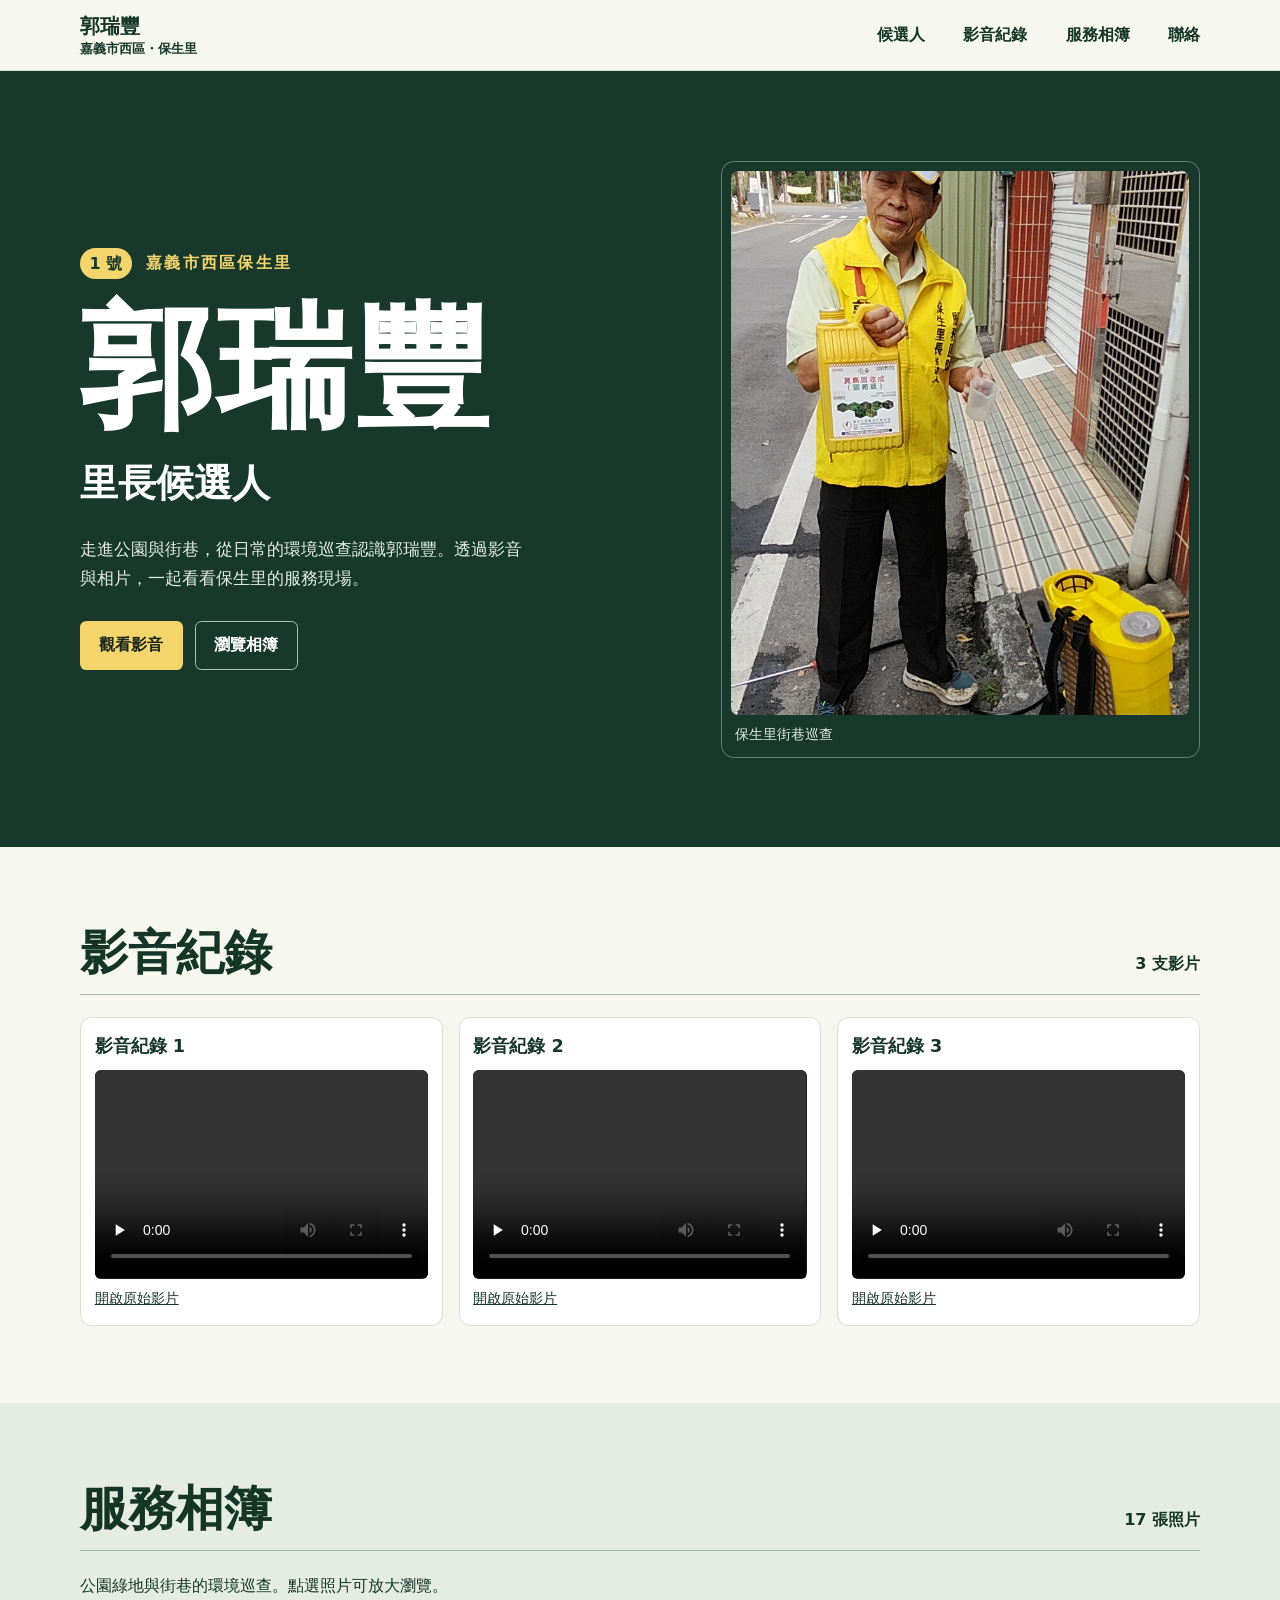
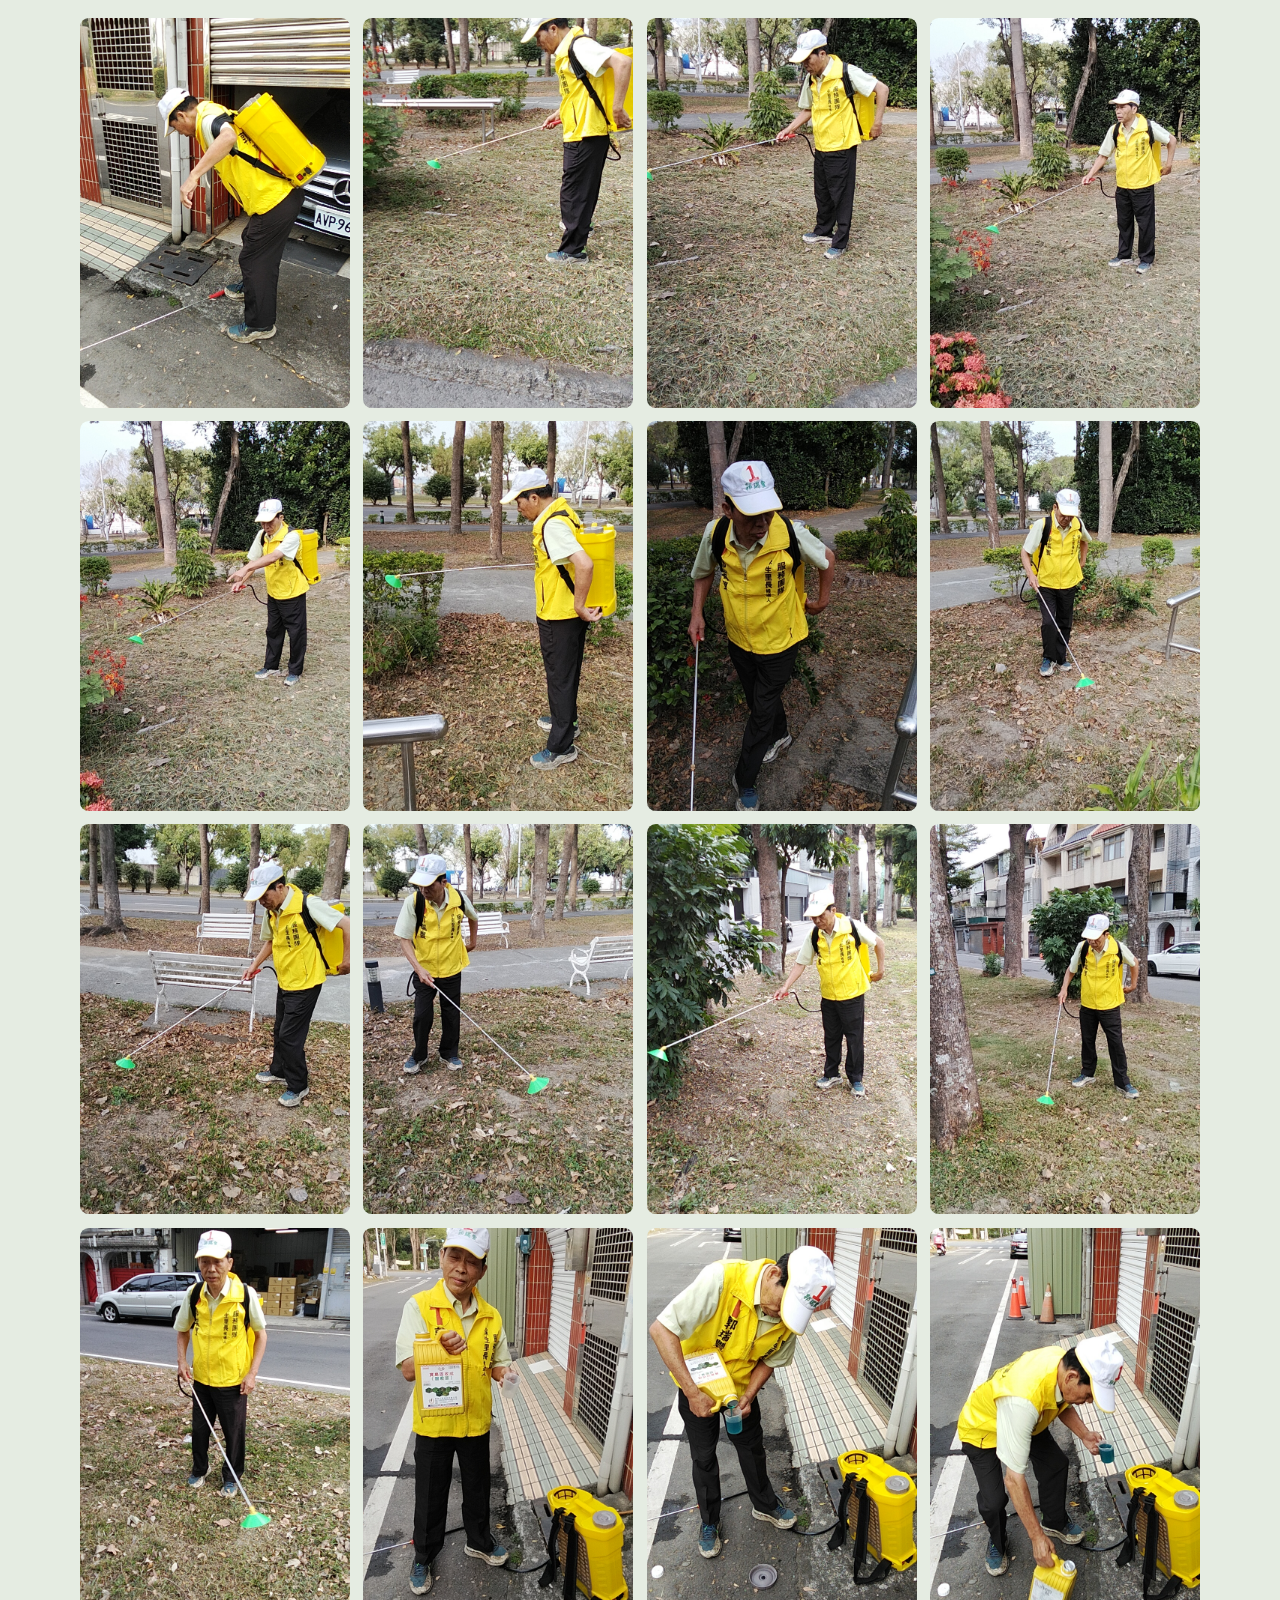
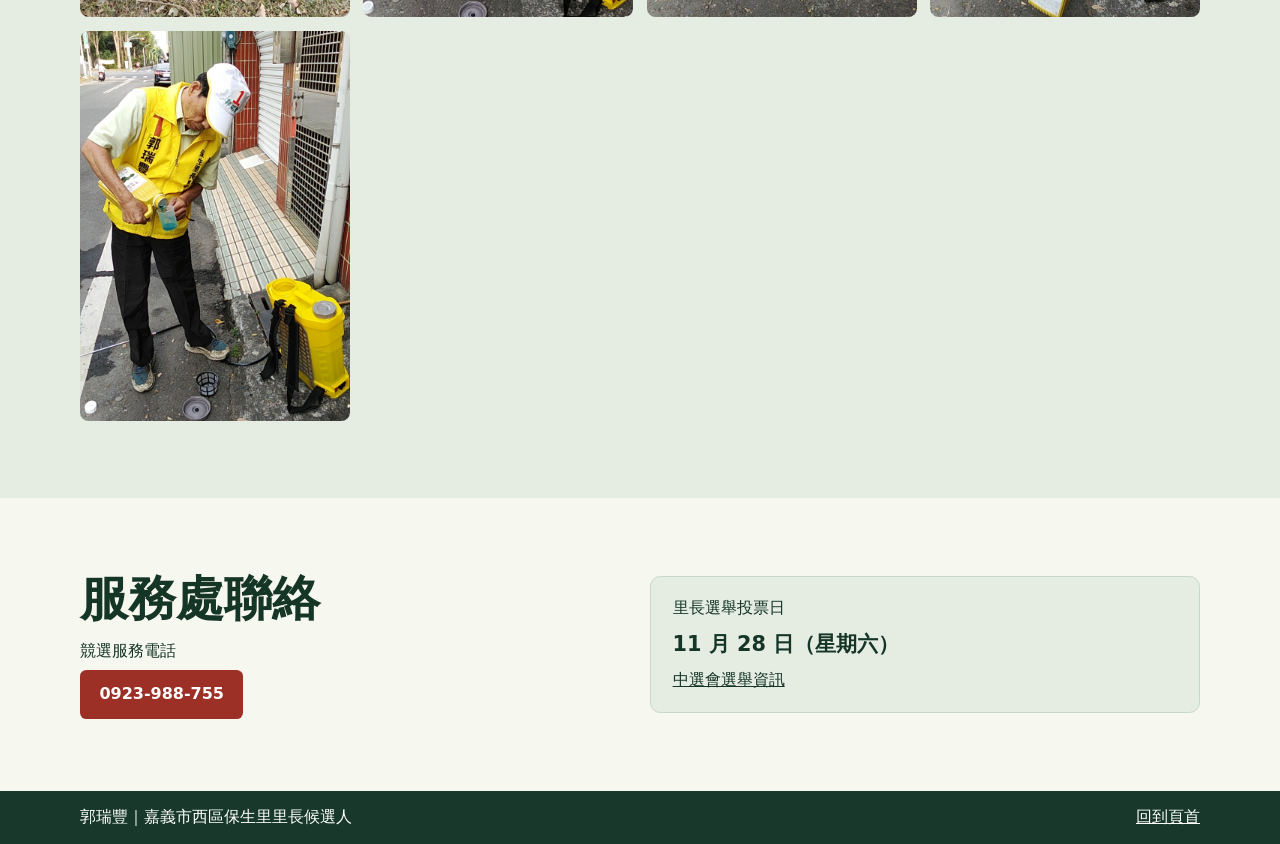
==== kuo-rui-feng/index.html @ 477ea3dc "Add Kuo Rui-feng campaign website and media gallery" ====
<!doctype html>
<html lang="zh-Hant-TW">
<head>
  <meta charset="utf-8">
  <meta name="viewport" content="width=device-width, initial-scale=1">
  <meta name="description" content="嘉義市西區保生里里長候選人郭瑞豐的競選網站。瀏覽影音紀錄與里內環境巡查相簿。">
  <meta name="theme-color" content="#17382b">
  <title>郭瑞豐｜嘉義市西區保生里里長候選人</title>
  <link rel="stylesheet" href="style.css">
  <script src="gallery.js" defer></script>
</head>
<body id="top">
  <a class="skip" href="#main">跳到主要內容</a>
  <header class="masthead">
    <div class="wrap masthead-inner">
      <a class="brand" href="#top">郭瑞豐<span>嘉義市西區・保生里</span></a>
      <nav aria-label="頁面導覽">
        <a href="#about">候選人</a>
        <a href="#video">影音紀錄</a>
        <a href="#photos">服務相簿</a>
        <a href="#contact">聯絡</a>
      </nav>
    </div>
  </header>
  <main id="main">
    <section class="hero" id="about" aria-labelledby="name">
      <div class="wrap hero-inner">
        <div class="hero-copy">
          <p class="location"><span class="number">1 號</span> 嘉義市西區保生里</p>
          <h1 id="name">郭瑞豐</h1>
          <p class="role">里長候選人</p>
          <p class="intro">走進公園與街巷，從日常的環境巡查認識郭瑞豐。透過影音與相片，一起看看保生里的服務現場。</p>
          <div class="actions">
            <a class="button primary" href="#video">觀看影音</a>
            <a class="button secondary" href="#photos">瀏覽相簿</a>
          </div>
        </div>
        <figure class="portrait">
          <img src="media/IMG20261119152226_01.jpg" alt="郭瑞豐身穿黃色背心，站在街巷的環境巡查器材旁" fetchpriority="high">
          <figcaption>保生里街巷巡查</figcaption>
        </figure>
      </div>
    </section>
    <section class="media-section" id="video" aria-labelledby="video-title">
      <div class="wrap">
        <div class="section-heading"><h2 id="video-title">影音紀錄</h2><span>3 支影片</span></div>
        <div class="film-grid">
          <article class="film">
            <h3 id="film-1">影音紀錄 1</h3>
            <video controls playsinline preload="none" aria-labelledby="film-1">
              <source src="media/14d2910d-28ba-43cf-9881-0ba9e5c8c450.mp4" type="video/mp4">
              你的瀏覽器無法播放這段影片。
            </video>
            <a href="media/14d2910d-28ba-43cf-9881-0ba9e5c8c450.mp4">開啟原始影片</a>
          </article>
          <article class="film">
            <h3 id="film-2">影音紀錄 2</h3>
            <video controls playsinline preload="none" aria-labelledby="film-2">
              <source src="media/9efb7493-f7fa-4481-8c8a-a82bd2c24e01.mp4" type="video/mp4">
              你的瀏覽器無法播放這段影片。
            </video>
            <a href="media/9efb7493-f7fa-4481-8c8a-a82bd2c24e01.mp4">開啟原始影片</a>
          </article>
          <article class="film">
            <h3 id="film-3">影音紀錄 3</h3>
            <video controls playsinline preload="none" aria-labelledby="film-3">
              <source src="media/d28e32b9-73ed-4858-a715-8c4c4dae8065.mp4" type="video/mp4">
              你的瀏覽器無法播放這段影片。
            </video>
            <a href="media/d28e32b9-73ed-4858-a715-8c4c4dae8065.mp4">開啟原始影片</a>
          </article>
        </div>
      </div>
    </section>
    <section class="photo-section" id="photos" aria-labelledby="photos-title">
      <div class="wrap">
        <div class="section-heading"><h2 id="photos-title">服務相簿</h2><span>17 張照片</span></div>
        <p class="section-copy">公園綠地與街巷的環境巡查。點選照片可放大瀏覽。</p>
        <div class="photo-grid">
          <a href="media/IMG20261119151725_01.jpg" class="photo"><img src="media/IMG20261119151725_01.jpg" alt="街巷環境巡查，相片 1" loading="lazy" decoding="async"></a>
          <a href="media/IMG20261119151745_01.jpg" class="photo"><img src="media/IMG20261119151745_01.jpg" alt="公園環境巡查，相片 2" loading="lazy" decoding="async"></a>
          <a href="media/IMG20261119151748_01.jpg" class="photo"><img src="media/IMG20261119151748_01.jpg" alt="公園環境巡查，相片 3" loading="lazy" decoding="async"></a>
          <a href="media/IMG20261119151756_01.jpg" class="photo"><img src="media/IMG20261119151756_01.jpg" alt="公園環境巡查，相片 4" loading="lazy" decoding="async"></a>
          <a href="media/IMG20261119151758_01.jpg" class="photo"><img src="media/IMG20261119151758_01.jpg" alt="公園環境巡查，相片 5" loading="lazy" decoding="async"></a>
          <a href="media/IMG20261119151813_01.jpg" class="photo"><img src="media/IMG20261119151813_01.jpg" alt="公園環境巡查，相片 6" loading="lazy" decoding="async"></a>
          <a href="media/IMG20261119151821_01.jpg" class="photo"><img src="media/IMG20261119151821_01.jpg" alt="公園環境巡查，相片 7" loading="lazy" decoding="async"></a>
          <a href="media/IMG20261119151840.jpg" class="photo"><img src="media/IMG20261119151840.jpg" alt="公園環境巡查，相片 8" loading="lazy" decoding="async"></a>
          <a href="media/IMG20261119151850.jpg" class="photo"><img src="media/IMG20261119151850.jpg" alt="公園環境巡查，相片 9" loading="lazy" decoding="async"></a>
          <a href="media/IMG20261119151901_01.jpg" class="photo"><img src="media/IMG20261119151901_01.jpg" alt="公園環境巡查，相片 10" loading="lazy" decoding="async"></a>
          <a href="media/IMG20261119151928_01.jpg" class="photo"><img src="media/IMG20261119151928_01.jpg" alt="公園環境巡查，相片 11" loading="lazy" decoding="async"></a>
          <a href="media/IMG20261119152000_01.jpg" class="photo"><img src="media/IMG20261119152000_01.jpg" alt="公園環境巡查，相片 12" loading="lazy" decoding="async"></a>
          <a href="media/IMG20261119152040_01.jpg" class="photo"><img src="media/IMG20261119152040_01.jpg" alt="公園環境巡查，相片 13" loading="lazy" decoding="async"></a>
          <a href="media/IMG20261119152226_01.jpg" class="photo"><img src="media/IMG20261119152226_01.jpg" alt="街巷環境巡查，相片 14" loading="lazy" decoding="async"></a>
          <a href="media/IMG20261119152242_01.jpg" class="photo"><img src="media/IMG20261119152242_01.jpg" alt="街巷環境巡查，相片 15" loading="lazy" decoding="async"></a>
          <a href="media/IMG20261119152247_01.jpg" class="photo"><img src="media/IMG20261119152247_01.jpg" alt="街巷環境巡查，相片 16" loading="lazy" decoding="async"></a>
          <a href="media/IMG20261119152259_01.jpg" class="photo"><img src="media/IMG20261119152259_01.jpg" alt="街巷環境巡查，相片 17" loading="lazy" decoding="async"></a>
        </div>
      </div>
    </section>
    <section class="contact-section" id="contact" aria-labelledby="contact-title">
      <div class="wrap contact-inner">
        <div>
          <h2 id="contact-title">服務處聯絡</h2>
          <p>競選服務電話</p>
          <a class="button phone" href="tel:+886923988755">0923-988-755</a>
        </div>
        <div class="vote">
          <p>里長選舉投票日</p>
          <strong><time datetime="2026-11-28">11 月 28 日（星期六）</time></strong>
          <a href="https://info.cec.gov.tw/vote2026/">中選會選舉資訊</a>
        </div>
      </div>
    </section>
  </main>
  <footer><div class="wrap footer-inner"><p>郭瑞豐｜嘉義市西區保生里里長候選人</p><a href="#top">回到頁首</a></div></footer>
  <dialog id="viewer" aria-labelledby="caption">
    <div class="viewer-bar"><p id="caption"></p><button type="button" id="close-viewer">關閉</button></div>
    <img id="large-photo" alt="">
    <div class="viewer-nav"><button type="button" id="previous">上一張</button><span id="photo-count" aria-live="polite"></span><button type="button" id="next">下一張</button></div>
  </dialog>
</body>
</html>
---- kuo-rui-feng/style.css ----
:root {
  color-scheme: light;
  --ink: #153527;
  --forest: #17382b;
  --paper: #f6f7ee;
  --gold: #f4d56c;
  --line: #d8e0d4;
  font-family: "Noto Sans TC", "Microsoft JhengHei", system-ui, sans-serif;
}
* { box-sizing: border-box; }
body { margin: 0; color: var(--ink); background: var(--paper); line-height: 1.65; }
a { color: inherit; }
button, a { -webkit-tap-highlight-color: transparent; }
:focus-visible { outline: 3px solid #b15b19; outline-offset: 4px; }
section { scroll-margin-top: 6rem; }
.wrap { width: min(1120px, calc(100% - 3rem)); margin-inline: auto; }
.skip { position: fixed; top: 1rem; left: 1rem; padding: .6rem 1rem; background: white; z-index: 4; transform: translateY(-180%); }
.skip:focus { transform: none; }
.masthead { position: sticky; top: 0; z-index: 2; background: var(--paper); border-bottom: 1px solid var(--line); }
.masthead-inner, .footer-inner { display: flex; align-items: center; justify-content: space-between; gap: 1.2rem; padding-block: .85rem; }
.brand { font-weight: 850; font-size: 1.25rem; line-height: 1.2; text-decoration: none; }
.brand span { display: block; margin-top: .2rem; font-size: .82rem; font-weight: 600; }
nav { display: flex; gap: clamp(.8rem, 3vw, 2.5rem); align-items: center; }
nav a { text-decoration: none; font-weight: 700; white-space: nowrap; }
nav a:hover { text-decoration: underline; }
.hero { color: white; background: var(--forest); }
.hero-inner { display: grid; grid-template-columns: 1.07fr .93fr; align-items: center; gap: clamp(2rem, 7vw, 6rem); padding-block: clamp(2.8rem, 7vw, 6rem); }
.location { color: var(--gold); font-weight: 800; letter-spacing: .14em; margin: 0 0 1rem; }
h1 { font-size: clamp(4.4rem, 11vw, 8.4rem); letter-spacing: .025em; margin: 0; line-height: 1.08; font-weight: 900; }
.role { font-size: clamp(1.45rem, 4vw, 2.4rem); font-weight: 800; margin: .65rem 0 1.3rem; }
.intro { color: #e4ede4; max-width: 28rem; font-size: 1.08rem; margin: 0; }
.actions { display: flex; flex-wrap: wrap; gap: .75rem; margin-top: 1.8rem; }
.button { display: inline-flex; padding: .65rem 1.15rem; align-items: center; border-radius: .4rem; font-weight: 800; text-decoration: none; border: 1px solid transparent; }
.primary { background: var(--gold); color: #18261c; }
.secondary { border-color: #abc1b1; }
.button:hover { text-decoration: underline; }
.portrait { margin: 0; padding: .6rem; border: 1px solid #648170; border-radius: .8rem; }
.portrait img { width: 100%; height: clamp(24rem, 44vw, 34rem); display: block; object-fit: cover; object-position: center 43%; border-radius: .45rem; }
.portrait figcaption { color: #e4ede4; padding: .5rem .25rem 0; font-size: .9rem; }
.media-section, .photo-section { padding-block: clamp(2.5rem, 6vw, 5rem); }
.photo-section { background: #e5ece2; }
.section-heading { display: flex; justify-content: space-between; align-items: baseline; gap: .75rem; border-bottom: 1px solid #a4b5a6; padding-bottom: .75rem; margin-bottom: 1.4rem; }
h2 { margin: 0; font-size: clamp(1.9rem, 5vw, 3rem); line-height: 1.2; }
.section-heading span { font-weight: 700; white-space: nowrap; }
.section-copy { margin: 0 0 1.15rem; }
.film-grid { display: grid; grid-template-columns: repeat(3, 1fr); gap: 1rem; }
.film { padding: .85rem; background: white; border: 1px solid var(--line); border-radius: .7rem; min-width: 0; }
.film h3 { margin: 0 0 .6rem; font-size: 1.1rem; }
.film video { display: block; width: 100%; aspect-ratio: 16 / 10; background: #10231b; border-radius: .4rem; }
.film a { display: inline-block; margin-top: .55rem; font-size: .9rem; }
.photo-grid { display: grid; grid-template-columns: repeat(4, minmax(0, 1fr)); gap: .85rem; }
.photo { display: block; aspect-ratio: 9 / 13; border-radius: .55rem; overflow: hidden; background: #cbd8cb; }
.photo img { display: block; width: 100%; height: 100%; object-fit: cover; }
.photo:hover img { filter: brightness(1.09); }
footer { background: var(--forest); color: white; }
.footer-inner p { margin: 0; }
.footer-inner a { white-space: nowrap; }
dialog { width: min(96%, 56rem); max-height: 96dvh; border: 1px solid #638070; border-radius: .75rem; color: white; background: #162b21; padding: .8rem; }
dialog::backdrop { background: #09140ee0; }
#large-photo { display: block; width: 100%; height: min(72dvh, 49rem); object-fit: contain; }
.viewer-bar, .viewer-nav { display: flex; justify-content: space-between; align-items: center; gap: .6rem; padding: .3rem; }
.viewer-bar p { margin: 0; }
dialog button { cursor: pointer; font: inherit; color: #17271f; background: var(--gold); border: 0; padding: .32rem .75rem; border-radius: .35rem; white-space: nowrap; }
@media (max-width: 760px) {
  .hero-inner { gap: 1.5rem; }
  .film-grid { grid-template-columns: 1fr; }
  .film video { aspect-ratio: 16 / 9; }
  .photo-grid { grid-template-columns: repeat(3, minmax(0, 1fr)); }
}
@media (max-width: 560px) {
  .wrap { width: calc(100% - 1.6rem); }
  .masthead-inner { align-items: flex-start; flex-direction: column; gap: .55rem; }
  .masthead-inner nav { width: 100%; justify-content: space-between; }
  .hero-inner { grid-template-columns: 1fr; }
  .portrait img { height: clamp(22rem, 110vw, 32rem); }
  .photo-grid { grid-template-columns: repeat(2, minmax(0, 1fr)); }
}
.number { display: inline-block; margin-right: .4rem; padding: .15rem .6rem; border-radius: 2rem; color: var(--forest); background: var(--gold); letter-spacing: 0; }
.contact-section { padding-block: clamp(2.5rem, 6vw, 4.5rem); }
.contact-inner { display: grid; grid-template-columns: repeat(auto-fit, minmax(min(100%, 17rem), 1fr)); align-items: center; gap: 1.25rem; }
.contact-inner p { margin: .65rem 0 .35rem; }
.phone { color: white; background: #9c3026; font-variant-numeric: tabular-nums; }
.vote { background: #e5ece2; border: 1px solid #c7d7c8; border-radius: .65rem; padding: 1.15rem 1.35rem; }
.vote p { margin-top: 0; }
.vote strong { display: block; font-size: 1.3rem; margin-bottom: .35rem; }
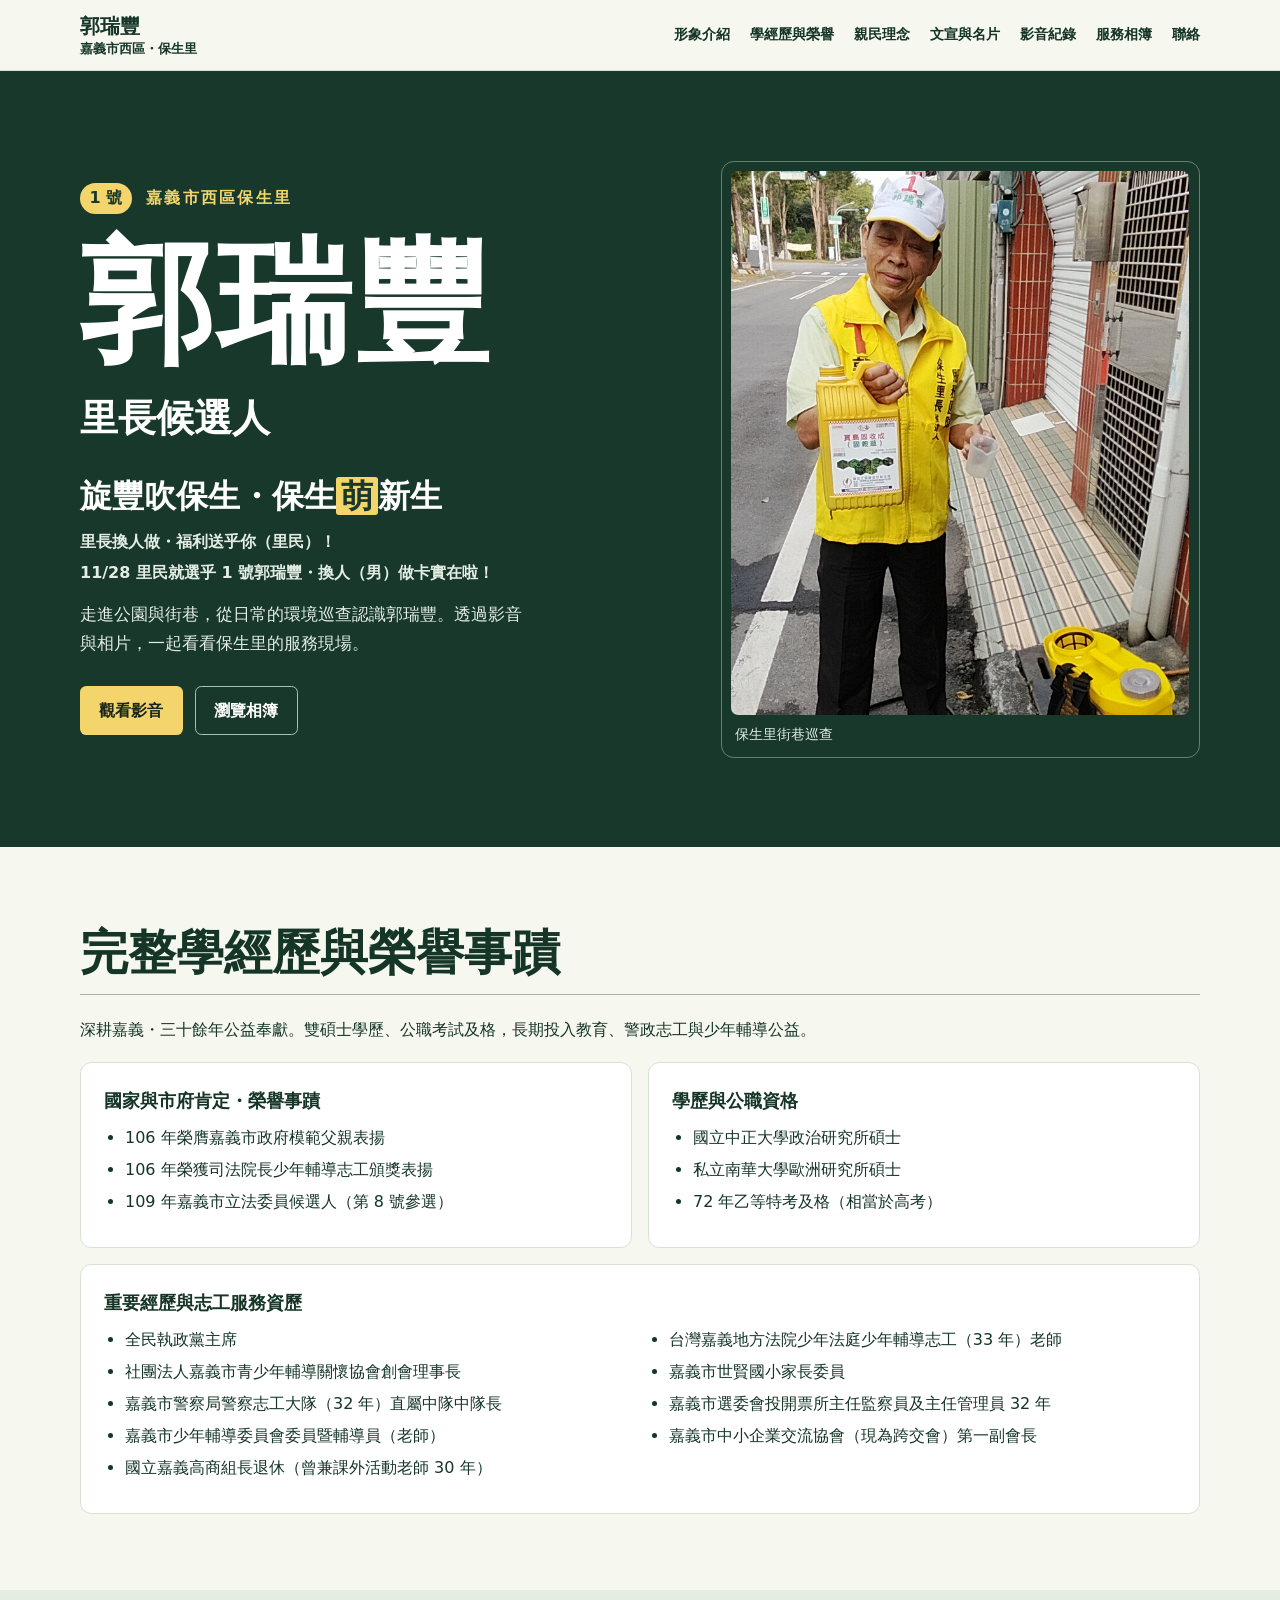
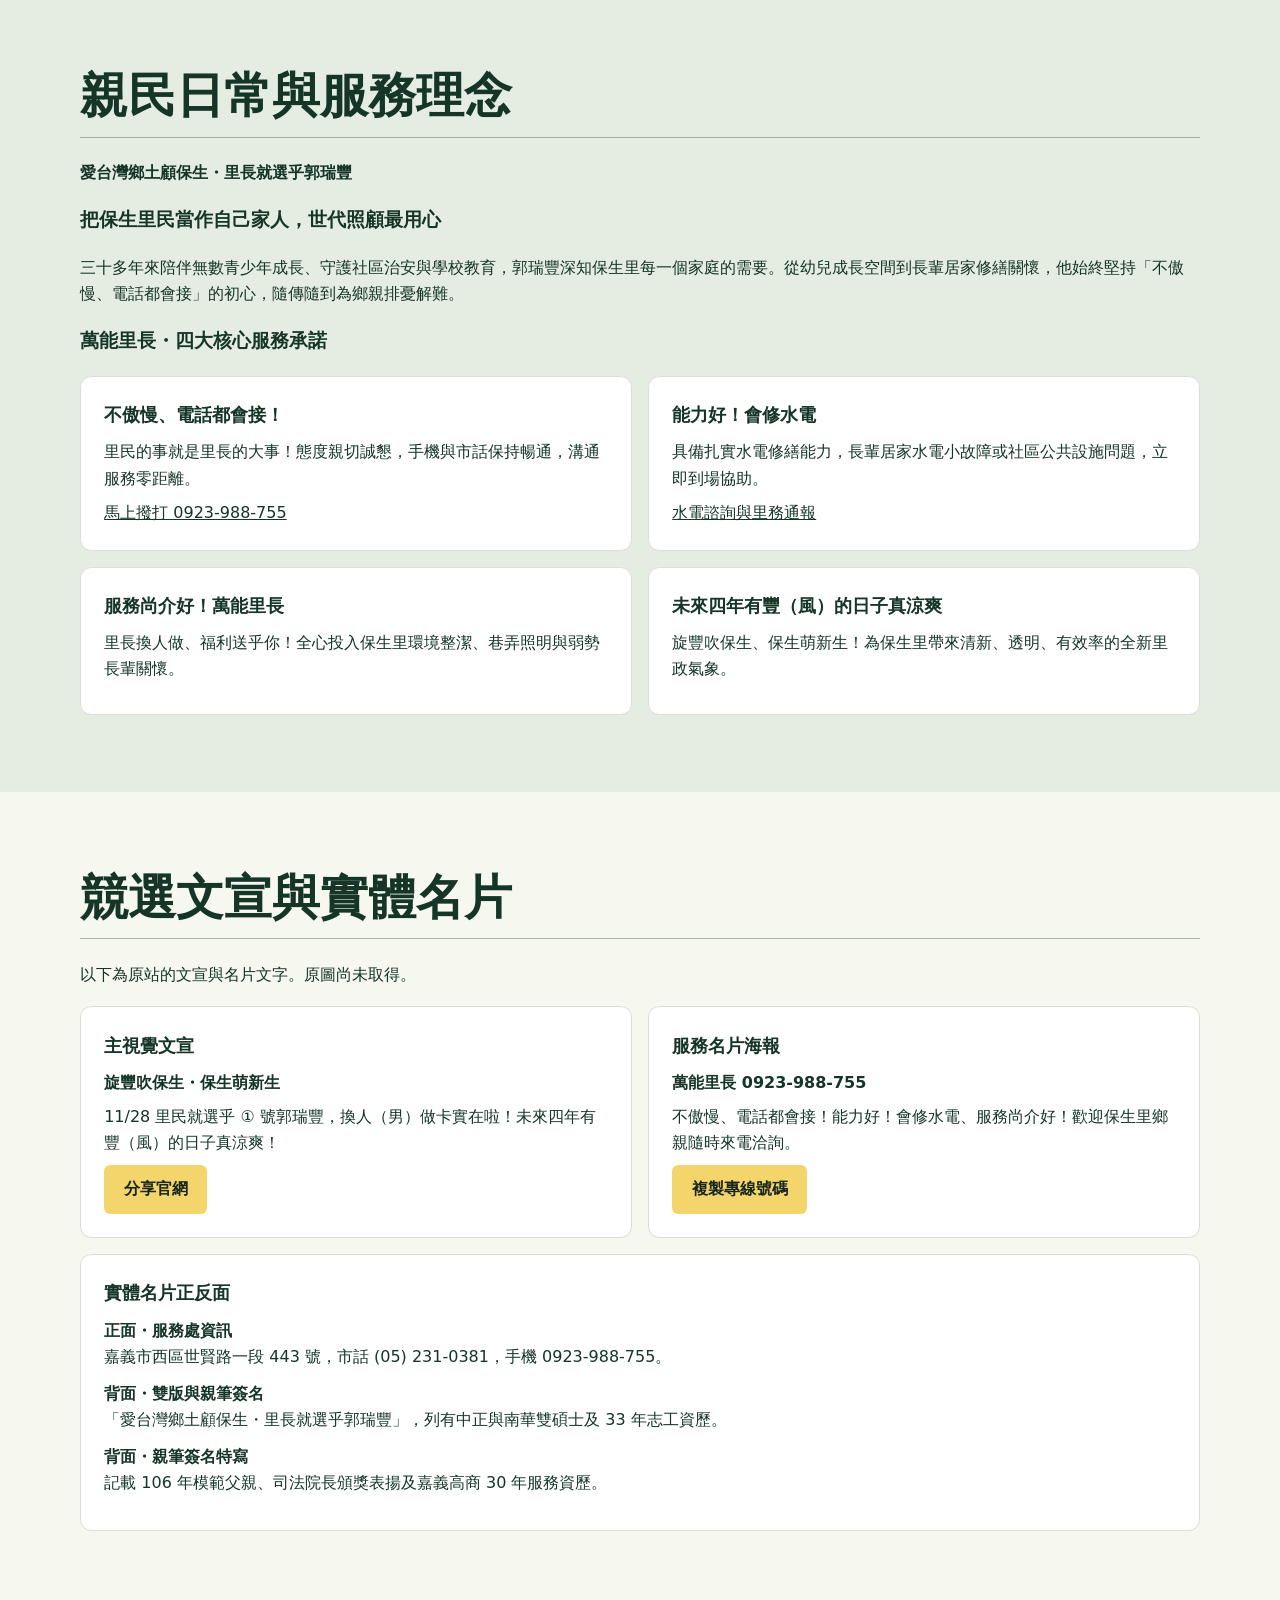
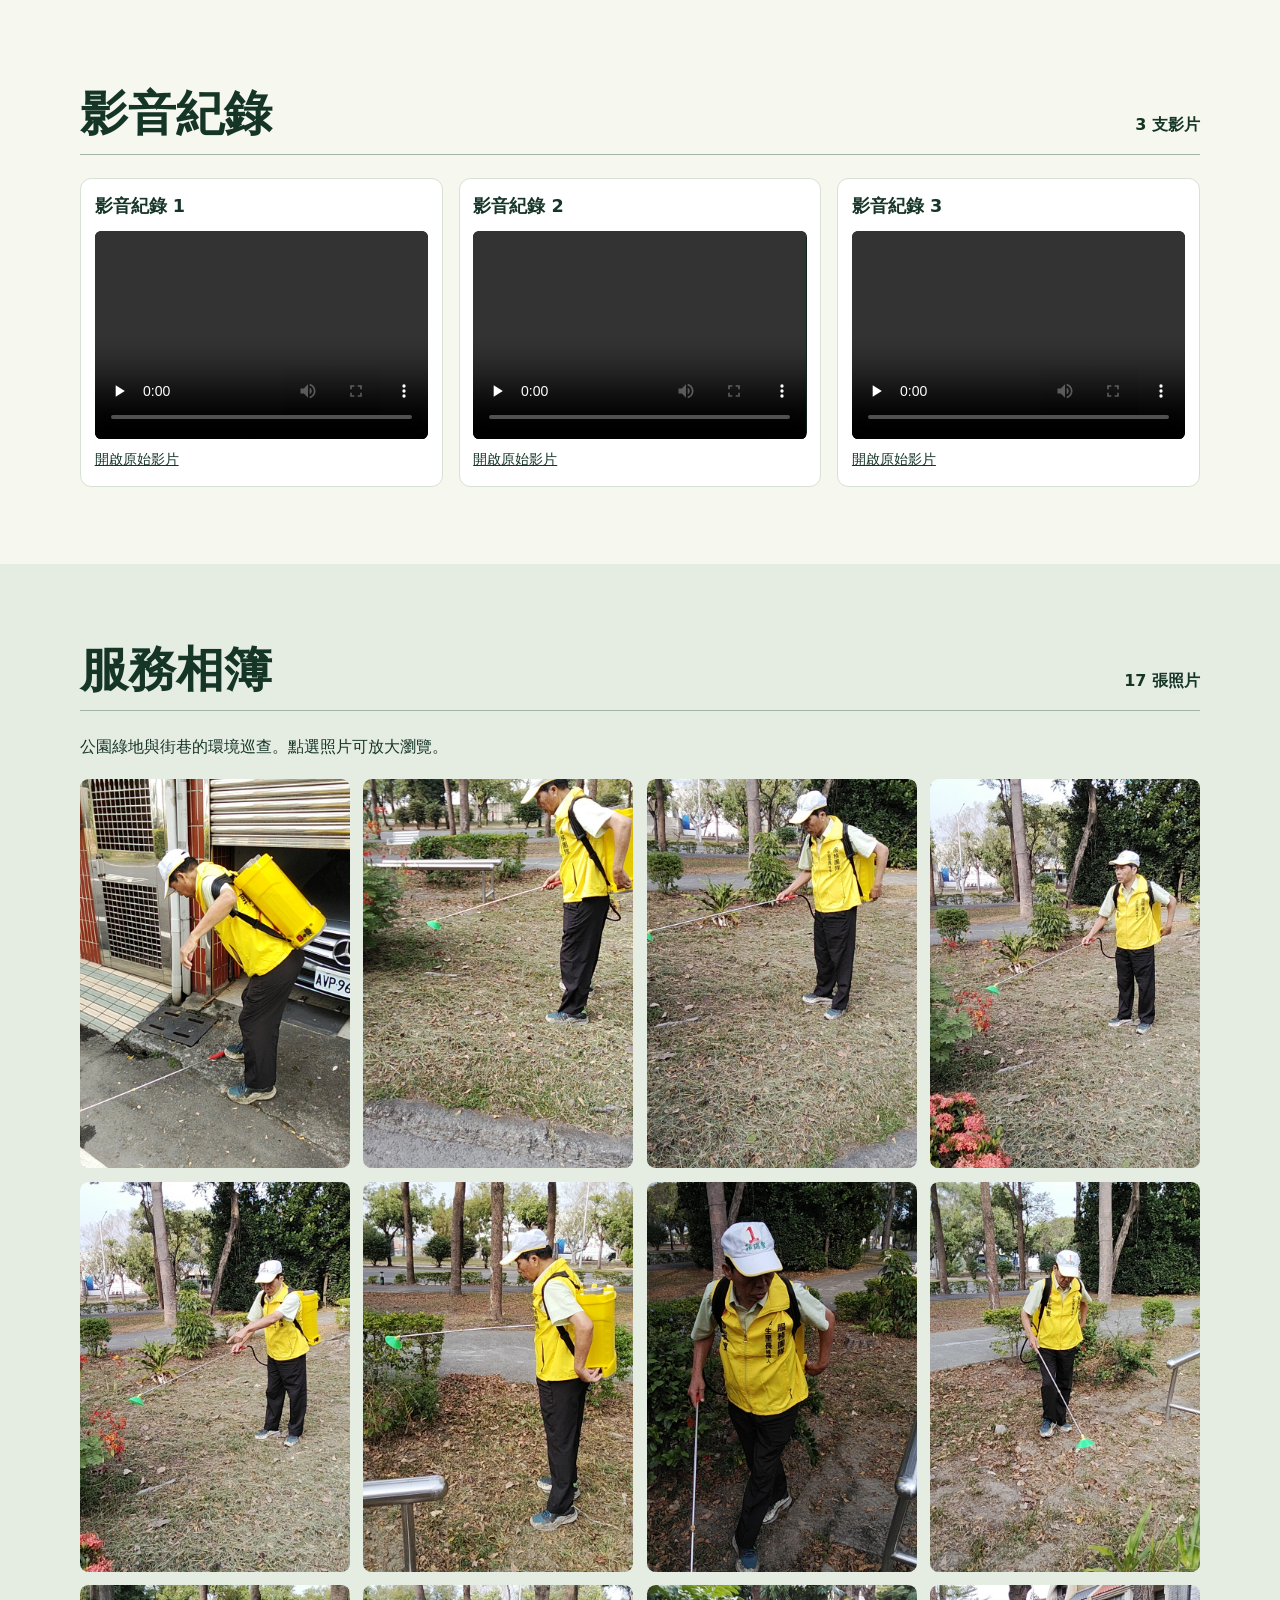
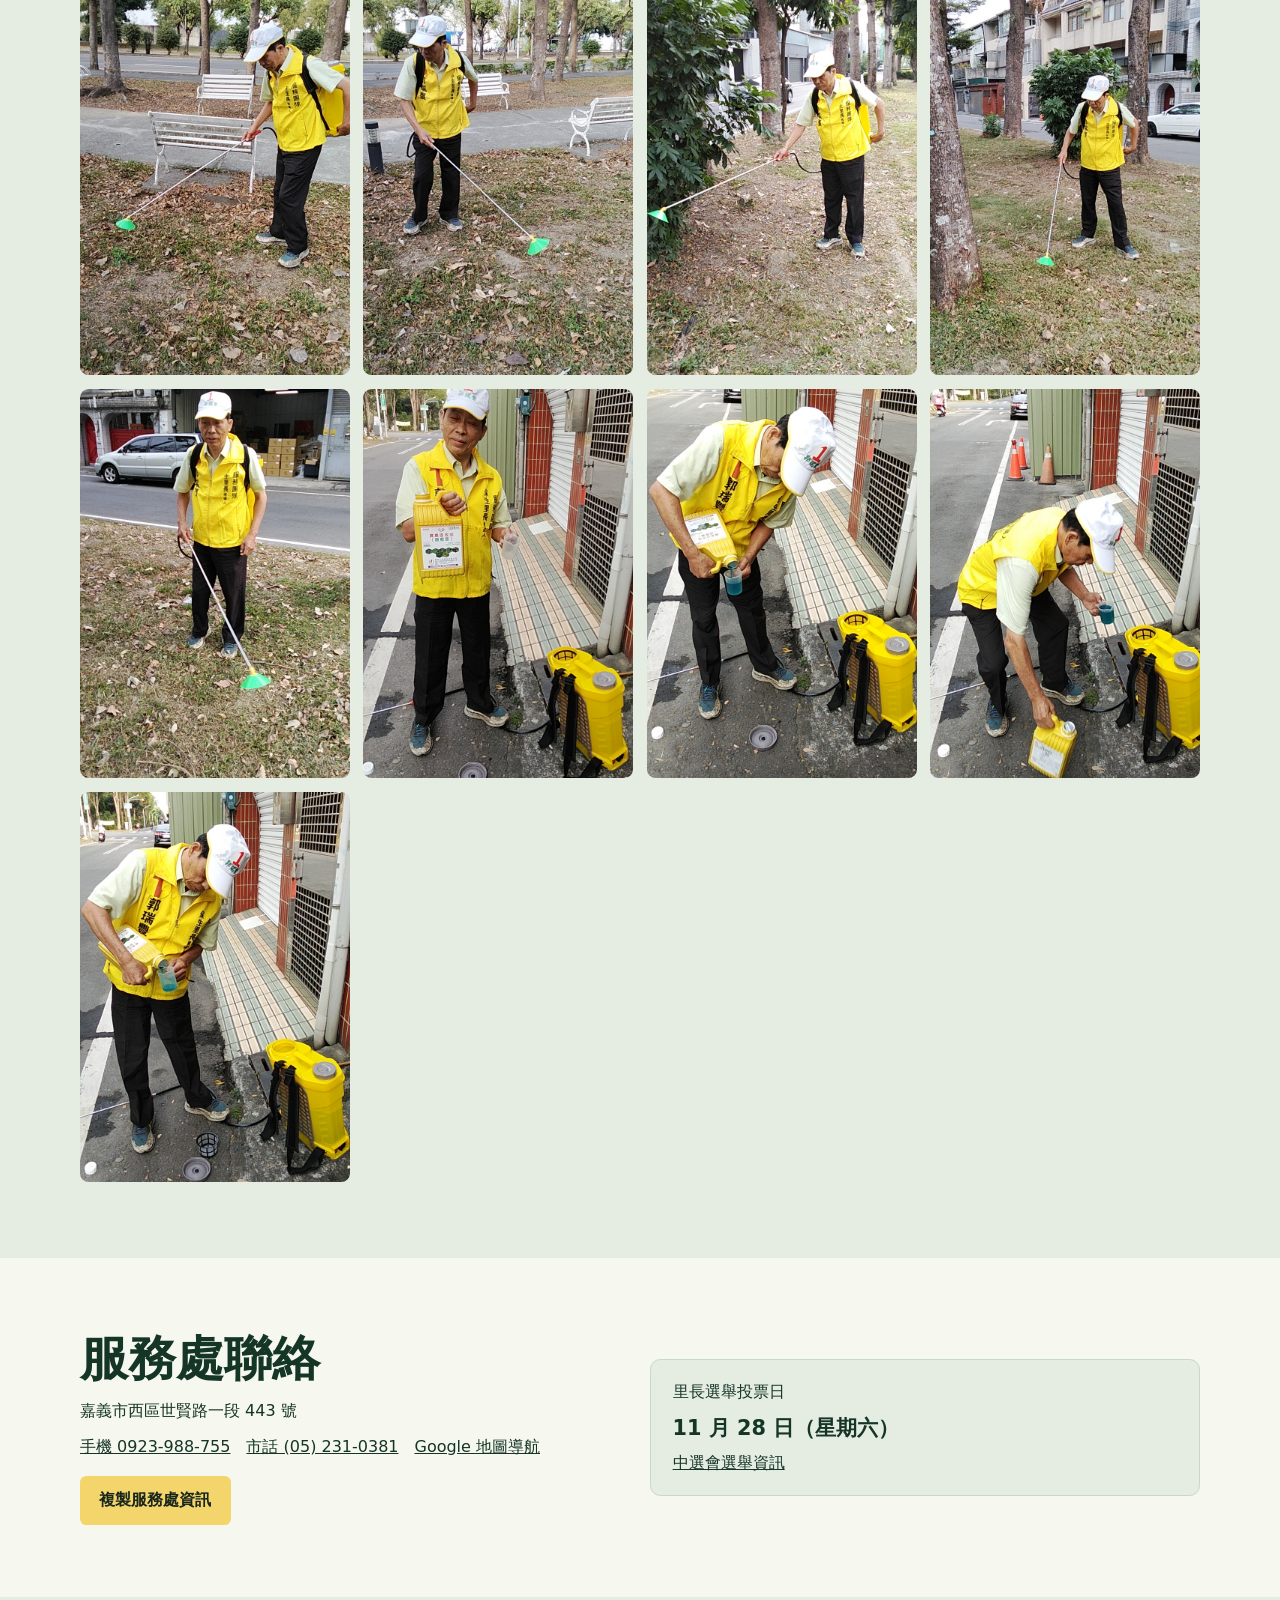
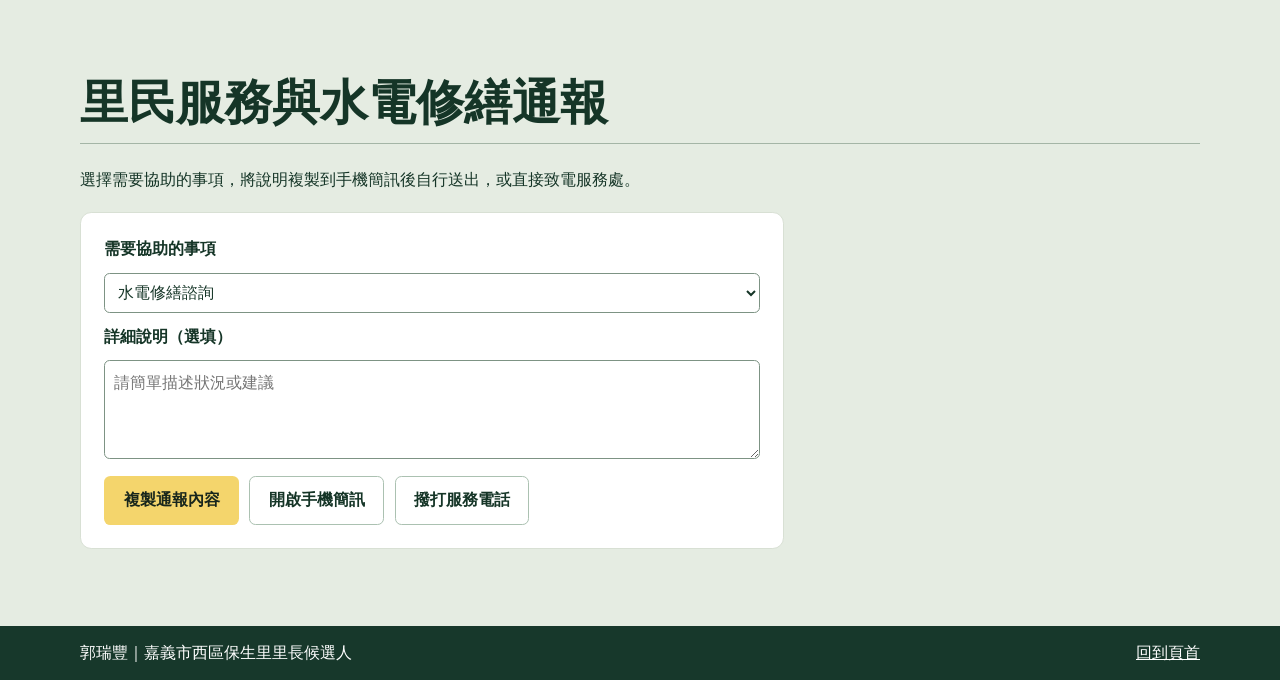
==== commit 3ecef3c7: "Integrate original Gemini Canvas campaign content" ====
--- a/kuo-rui-feng/index.html
+++ b/kuo-rui-feng/index.html
@@ -5,7 +5,7 @@
   <meta name="viewport" content="width=device-width, initial-scale=1">
   <meta name="description" content="嘉義市西區保生里里長候選人郭瑞豐的競選網站。瀏覽影音紀錄與里內環境巡查相簿。">
   <meta name="theme-color" content="#17382b">
-  <title>郭瑞豐｜嘉義市西區保生里里長候選人</title>
+  <title>郭瑞豐 1 號｜嘉義市西區保生里里長候選人</title>
   <link rel="stylesheet" href="style.css">
   <script src="gallery.js" defer></script>
 </head>
@@ -15,7 +15,10 @@
     <div class="wrap masthead-inner">
       <a class="brand" href="#top">郭瑞豐<span>嘉義市西區・保生里</span></a>
       <nav aria-label="頁面導覽">
-        <a href="#about">候選人</a>
+        <a href="#about">形象介紹</a>
+        <a href="#credentials">學經歷與榮譽</a>
+        <a href="#promises">親民理念</a>
+        <a href="#campaign-materials">文宣與名片</a>
         <a href="#video">影音紀錄</a>
         <a href="#photos">服務相簿</a>
         <a href="#contact">聯絡</a>
@@ -29,6 +32,9 @@
           <p class="location"><span class="number">1 號</span> 嘉義市西區保生里</p>
           <h1 id="name">郭瑞豐</h1>
           <p class="role">里長候選人</p>
+          <p class="slogan">旋豐吹保生・保生<mark>萌</mark>新生</p>
+          <p class="campaign-line">里長換人做・福利送乎你（里民）！</p>
+          <p class="campaign-line">11/28 里民就選乎 1 號郭瑞豐・換人（男）做卡實在啦！</p>
           <p class="intro">走進公園與街巷，從日常的環境巡查認識郭瑞豐。透過影音與相片，一起看看保生里的服務現場。</p>
           <div class="actions">
             <a class="button primary" href="#video">觀看影音</a>
@@ -39,6 +45,77 @@
           <img src="media/IMG20261119152226_01.jpg" alt="郭瑞豐身穿黃色背心，站在街巷的環境巡查器材旁" fetchpriority="high">
           <figcaption>保生里街巷巡查</figcaption>
         </figure>
+      </div>
+    </section>
+    <section class="media-section" id="credentials" aria-labelledby="credentials-title">
+      <div class="wrap">
+        <div class="section-heading"><h2 id="credentials-title">完整學經歷與榮譽事蹟</h2></div>
+        <p class="section-copy">深耕嘉義・三十餘年公益奉獻。雙碩士學歷、公職考試及格，長期投入教育、警政志工與少年輔導公益。</p>
+        <div class="content-grid">
+          <article class="content-card">
+            <h3>國家與市府肯定・榮譽事蹟</h3>
+            <ul>
+              <li>106 年榮膺嘉義市政府模範父親表揚</li>
+              <li>106 年榮獲司法院長少年輔導志工頒獎表揚</li>
+              <li>109 年嘉義市立法委員候選人（第 8 號參選）</li>
+            </ul>
+          </article>
+          <article class="content-card">
+            <h3>學歷與公職資格</h3>
+            <ul>
+              <li>國立中正大學政治研究所碩士</li>
+              <li>私立南華大學歐洲研究所碩士</li>
+              <li>72 年乙等特考及格（相當於高考）</li>
+            </ul>
+          </article>
+          <article class="content-card wide">
+            <h3>重要經歷與志工服務資歷</h3>
+            <ul class="experience">
+              <li>全民執政黨主席</li>
+              <li>社團法人嘉義市青少年輔導關懷協會創會理事長</li>
+              <li>嘉義市警察局警察志工大隊（32 年）直屬中隊中隊長</li>
+              <li>嘉義市少年輔導委員會委員暨輔導員（老師）</li>
+              <li>國立嘉義高商組長退休（曾兼課外活動老師 30 年）</li>
+              <li>台灣嘉義地方法院少年法庭少年輔導志工（33 年）老師</li>
+              <li>嘉義市世賢國小家長委員</li>
+              <li>嘉義市選委會投開票所主任監察員及主任管理員 32 年</li>
+              <li>嘉義市中小企業交流協會（現為跨交會）第一副會長</li>
+            </ul>
+          </article>
+        </div>
+      </div>
+    </section>
+    <section class="photo-section" id="promises" aria-labelledby="promises-title">
+      <div class="wrap">
+        <div class="section-heading"><h2 id="promises-title">親民日常與服務理念</h2></div>
+        <p class="section-copy"><strong>愛台灣鄉土顧保生・里長就選乎郭瑞豐</strong></p>
+        <h3>把保生里民當作自己家人，世代照顧最用心</h3>
+        <p class="section-copy">三十多年來陪伴無數青少年成長、守護社區治安與學校教育，郭瑞豐深知保生里每一個家庭的需要。從幼兒成長空間到長輩居家修繕關懷，他始終堅持「不傲慢、電話都會接」的初心，隨傳隨到為鄉親排憂解難。</p>
+        <h3>萬能里長・四大核心服務承諾</h3>
+        <div class="content-grid">
+          <article class="content-card"><h4>不傲慢、電話都會接！</h4><p>里民的事就是里長的大事！態度親切誠懇，手機與市話保持暢通，溝通服務零距離。</p><a href="tel:+886923988755">馬上撥打 0923-988-755</a></article>
+          <article class="content-card"><h4>能力好！會修水電</h4><p>具備扎實水電修繕能力，長輩居家水電小故障或社區公共設施問題，立即到場協助。</p><a href="#report">水電諮詢與里務通報</a></article>
+          <article class="content-card"><h4>服務尚介好！萬能里長</h4><p>里長換人做、福利送乎你！全心投入保生里環境整潔、巷弄照明與弱勢長輩關懷。</p></article>
+          <article class="content-card"><h4>未來四年有豐（風）的日子真涼爽</h4><p>旋豐吹保生、保生萌新生！為保生里帶來清新、透明、有效率的全新里政氣象。</p></article>
+        </div>
+      </div>
+    </section>
+    <section class="media-section" id="campaign-materials" aria-labelledby="materials-title">
+      <div class="wrap">
+        <div class="section-heading"><h2 id="materials-title">競選文宣與實體名片</h2></div>
+        <p class="section-copy">以下為原站的文宣與名片文字。原圖尚未取得。</p>
+        <div class="content-grid">
+          <article class="content-card"><h3>主視覺文宣</h3><p><strong>旋豐吹保生・保生萌新生</strong></p><p>11/28 里民就選乎 ① 號郭瑞豐，換人（男）做卡實在啦！未來四年有豐（風）的日子真涼爽！</p><button type="button" class="button primary" id="share-campaign">分享官網</button></article>
+          <article class="content-card"><h3>服務名片海報</h3><p><strong>萬能里長 0923-988-755</strong></p><p>不傲慢、電話都會接！能力好！會修水電、服務尚介好！歡迎保生里鄉親隨時來電洽詢。</p><button type="button" class="button primary" data-copy="0923-988-755">複製專線號碼</button></article>
+          <article class="content-card wide">
+            <h3>實體名片正反面</h3>
+            <dl class="card-details">
+              <dt>正面・服務處資訊</dt><dd>嘉義市西區世賢路一段 443 號，市話 (05) 231-0381，手機 0923-988-755。</dd>
+              <dt>背面・雙版與親筆簽名</dt><dd>「愛台灣鄉土顧保生・里長就選乎郭瑞豐」，列有中正與南華雙碩士及 33 年志工資歷。</dd>
+              <dt>背面・親筆簽名特寫</dt><dd>記載 106 年模範父親、司法院長頒獎表揚及嘉義高商 30 年服務資歷。</dd>
+            </dl>
+          </article>
+        </div>
       </div>
     </section>
     <section class="media-section" id="video" aria-labelledby="video-title">
@@ -101,8 +178,13 @@
       <div class="wrap contact-inner">
         <div>
           <h2 id="contact-title">服務處聯絡</h2>
-          <p>競選服務電話</p>
-          <a class="button phone" href="tel:+886923988755">0923-988-755</a>
+          <address>嘉義市西區世賢路一段 443 號</address>
+          <div class="contact-links">
+            <a href="tel:+886923988755">手機 0923-988-755</a>
+            <a href="tel:+88652310381">市話 (05) 231-0381</a>
+            <a href="https://www.google.com/maps/search/?api=1&amp;query=嘉義市西區世賢路一段443號">Google 地圖導航</a>
+          </div>
+          <button type="button" class="button primary" data-copy="郭瑞豐服務處｜嘉義市西區世賢路一段 443 號｜手機 0923-988-755｜市話 (05) 231-0381">複製服務處資訊</button>
         </div>
         <div class="vote">
           <p>里長選舉投票日</p>
@@ -111,7 +193,30 @@
         </div>
       </div>
     </section>
+    <section class="photo-section" id="report" aria-labelledby="report-title">
+      <div class="wrap">
+        <div class="section-heading"><h2 id="report-title">里民服務與水電修繕通報</h2></div>
+        <p class="section-copy">選擇需要協助的事項，將說明複製到手機簡訊後自行送出，或直接致電服務處。</p>
+        <form class="content-card report-form" id="service-report">
+          <label for="service-type">需要協助的事項</label>
+          <select id="service-type">
+            <option>水電修繕諮詢</option>
+            <option>環境整潔與路燈反映</option>
+            <option>長輩關懷與福利諮詢</option>
+            <option>里政建設與其他建議</option>
+          </select>
+          <label for="service-detail">詳細說明（選填）</label>
+          <textarea id="service-detail" rows="3" placeholder="請簡單描述狀況或建議"></textarea>
+          <div class="report-actions">
+            <button type="submit" class="button primary">複製通報內容</button>
+            <a class="button secondary" href="sms:+886923988755">開啟手機簡訊</a>
+            <a class="button secondary" href="tel:+886923988755">撥打服務電話</a>
+          </div>
+        </form>
+      </div>
+    </section>
   </main>
+  <p id="action-status" class="action-status" role="status" hidden></p>
   <footer><div class="wrap footer-inner"><p>郭瑞豐｜嘉義市西區保生里里長候選人</p><a href="#top">回到頁首</a></div></footer>
   <dialog id="viewer" aria-labelledby="caption">
     <div class="viewer-bar"><p id="caption"></p><button type="button" id="close-viewer">關閉</button></div>
--- a/kuo-rui-feng/style.css
+++ b/kuo-rui-feng/style.css
@@ -83,3 +83,35 @@
 .vote { background: #e5ece2; border: 1px solid #c7d7c8; border-radius: .65rem; padding: 1.15rem 1.35rem; }
 .vote p { margin-top: 0; }
 .vote strong { display: block; font-size: 1.3rem; margin-bottom: .35rem; }
+.masthead nav { flex-wrap: wrap; justify-content: flex-end; gap: .35rem clamp(.65rem, 1.6vw, 1.25rem); }
+.masthead nav a { font-size: .9rem; }
+.slogan { font-size: clamp(1.3rem, 3vw, 2rem); font-weight: 850; margin: 0 0 .4rem; }
+.slogan mark { background: var(--gold); color: var(--forest); padding: 0 .15em; border-radius: .18rem; }
+.campaign-line { margin: .3rem 0; color: #e4ede4; font-weight: 700; }
+.intro { margin-top: .85rem; }
+.portrait img { object-position: center 22%; }
+.content-grid { display: grid; grid-template-columns: repeat(2, minmax(0, 1fr)); gap: 1rem; }
+.content-card { background: white; border: 1px solid var(--line); border-radius: .7rem; padding: clamp(1rem, 3vw, 1.45rem); }
+.content-card h3, .content-card h4 { margin: 0 0 .55rem; font-size: 1.15rem; }
+.content-card ul, .content-card dl, .content-card p { margin-block: .5rem; }
+.content-card ul { padding-inline-start: 1.3rem; }
+.content-card li + li { margin-top: .35rem; }
+.wide { grid-column: 1 / -1; }
+.experience { columns: 2; column-gap: 2.3rem; }
+.experience li { break-inside: avoid; }
+.card-details dt { font-weight: 800; }
+.card-details dd { margin: 0 0 .65rem; }
+button.button { cursor: pointer; font-family: inherit; font-size: inherit; line-height: inherit; }
+address { font-style: normal; margin: .6rem 0; }
+.contact-links { display: flex; flex-wrap: wrap; gap: .4rem 1rem; margin-bottom: 1rem; }
+.report-form { max-width: 44rem; display: grid; gap: .65rem; }
+.report-form label { font-weight: 750; }
+.report-form select, .report-form textarea { font: inherit; color: inherit; padding: .55rem; border: 1px solid #7d9384; border-radius: .35rem; background: white; }
+.report-actions { display: flex; gap: .65rem; flex-wrap: wrap; padding-top: .4rem; }
+.action-status { position: fixed; z-index: 3; inset: auto 1rem 1rem; margin: auto; width: fit-content; max-width: calc(100% - 2rem); padding: .65rem 1rem; border-radius: .45rem; color: white; background: var(--forest); }
+@media (max-width: 660px) {
+  section { scroll-margin-top: 9rem; }
+  .masthead nav { justify-content: flex-start; }
+  .content-grid { grid-template-columns: 1fr; }
+  .experience { columns: 1; }
+}
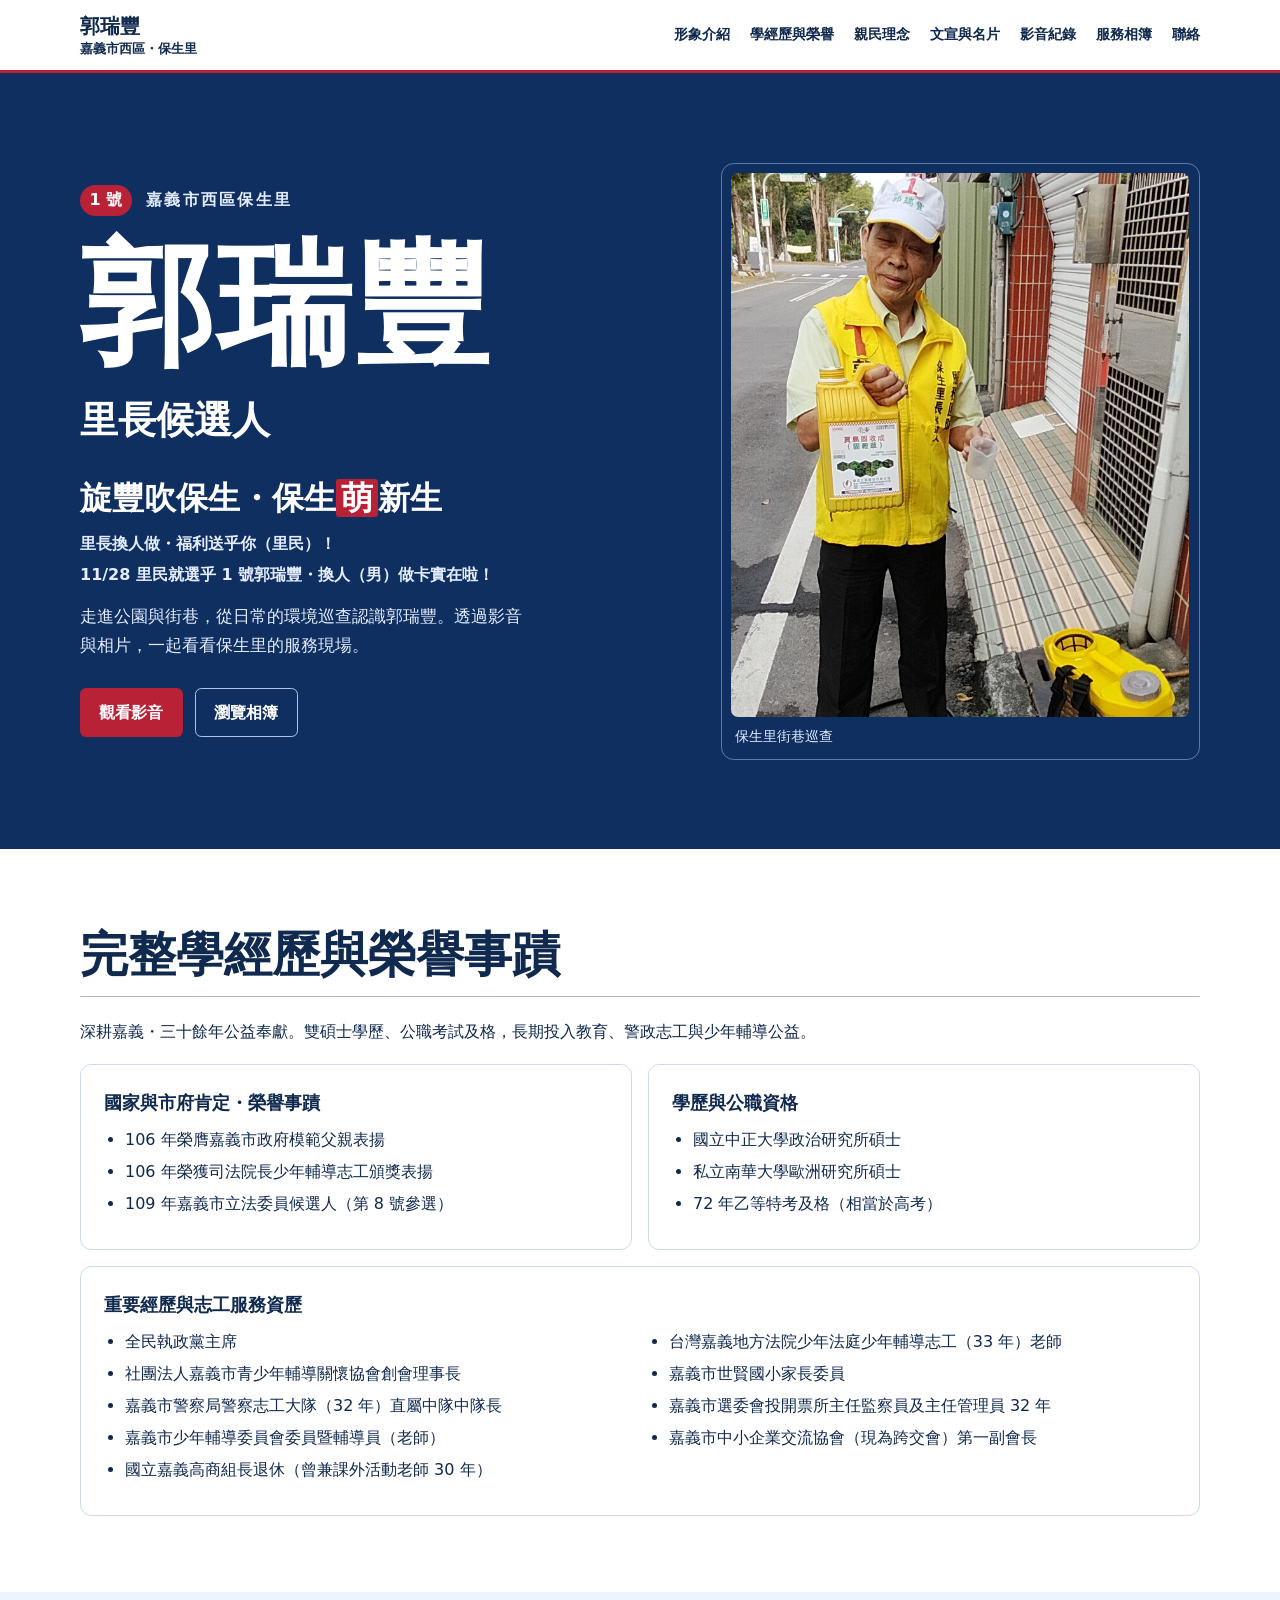
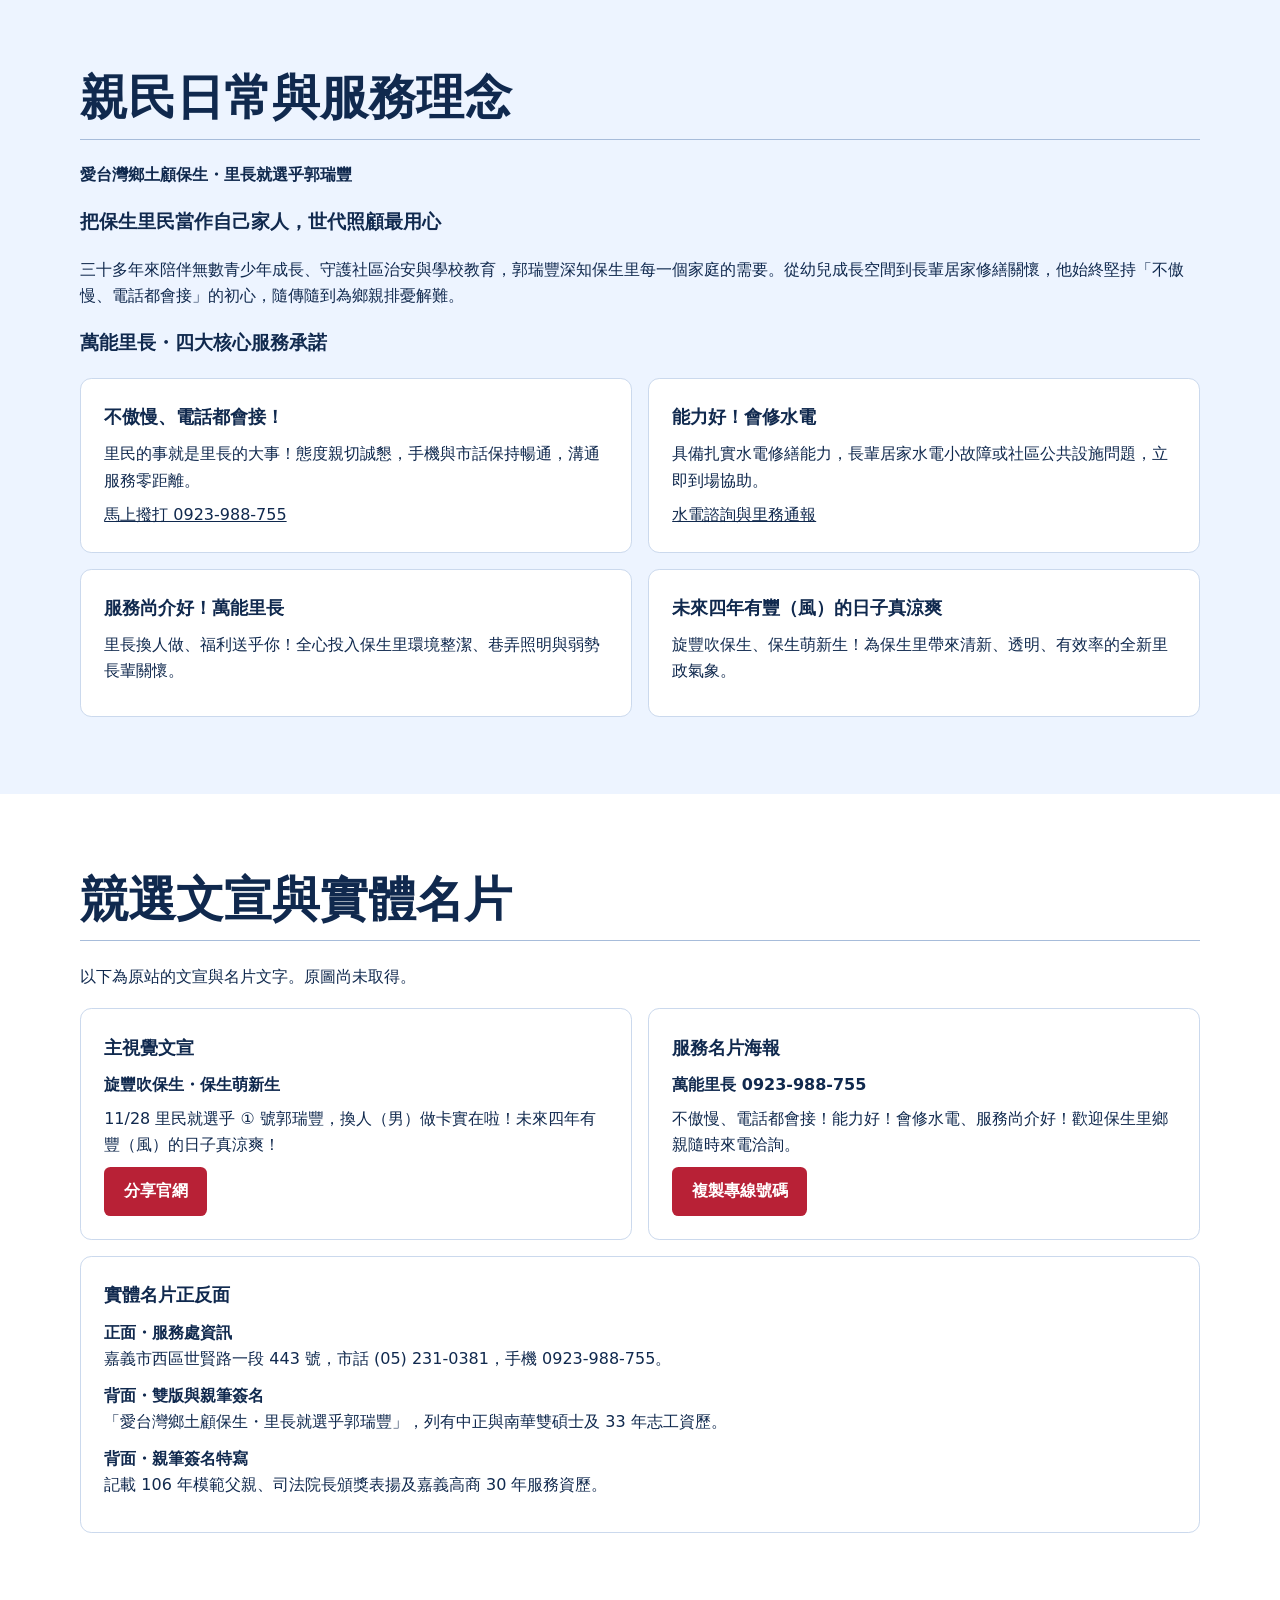
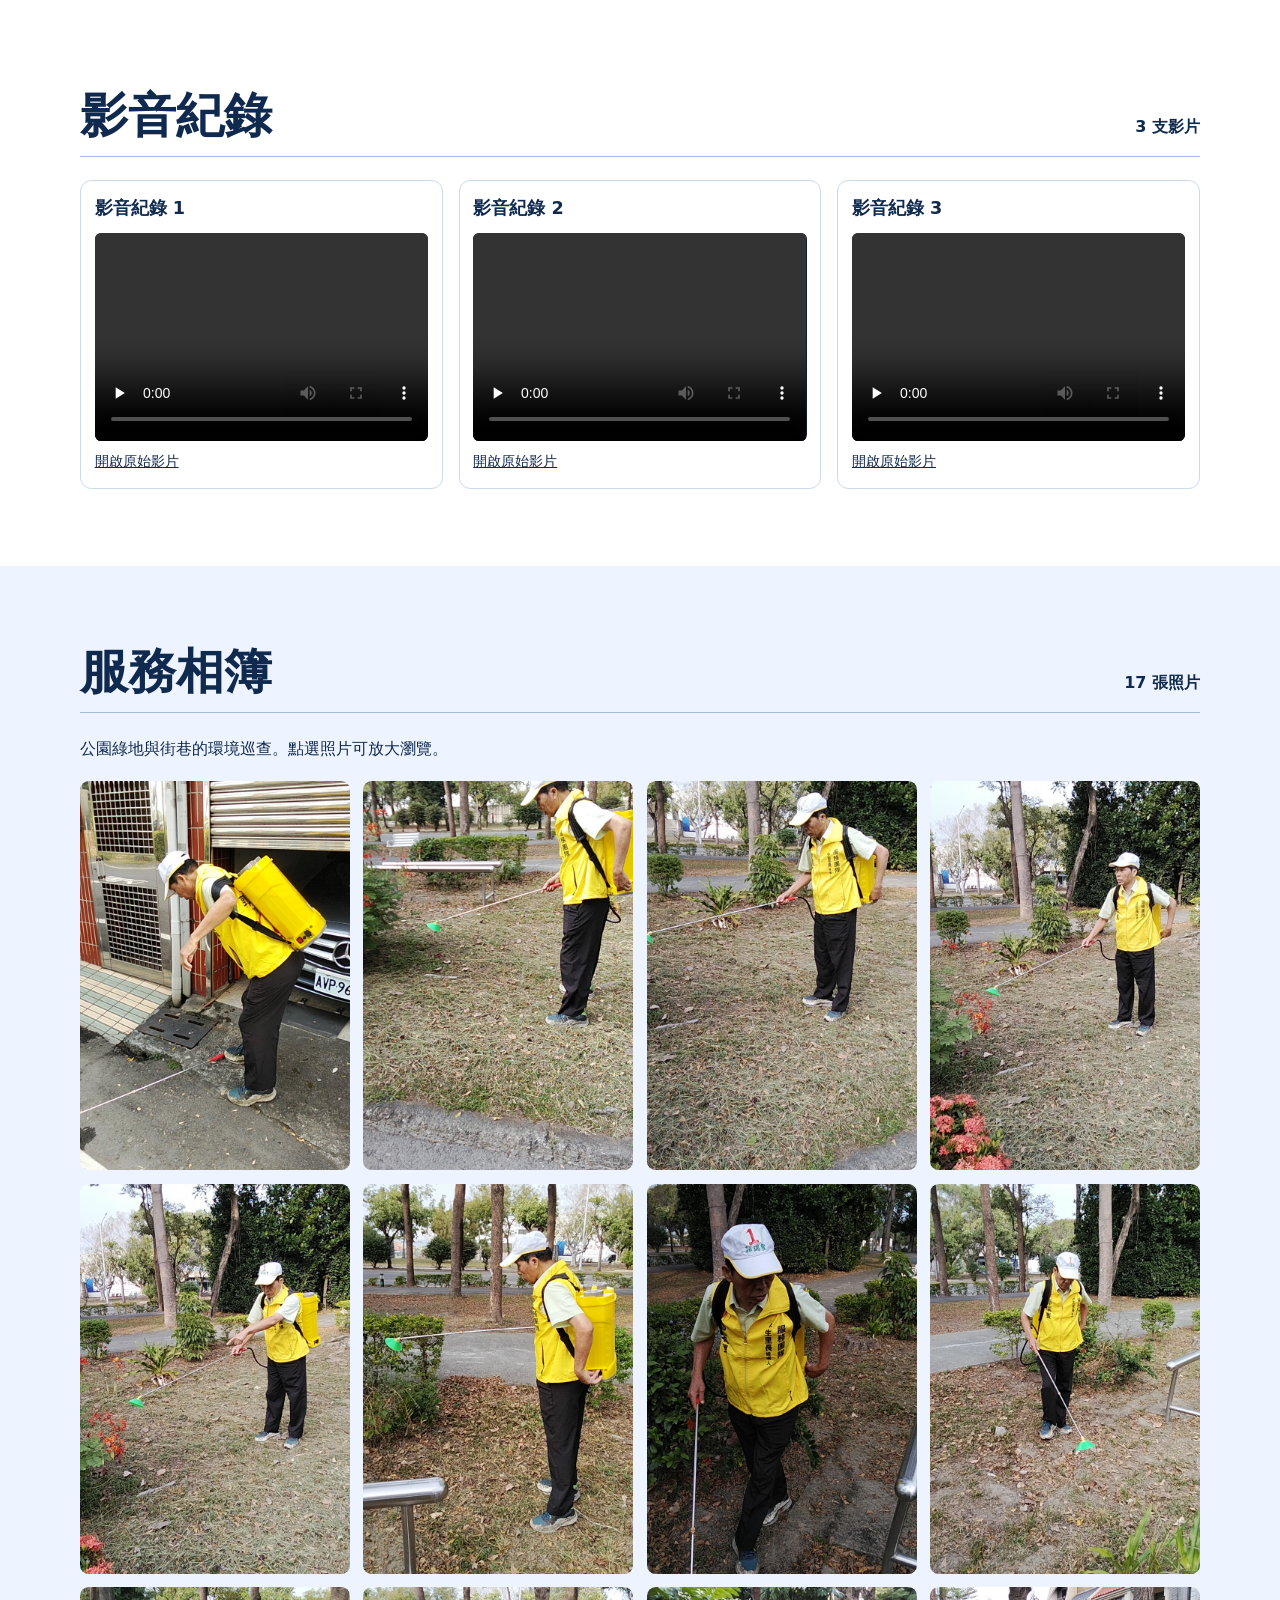
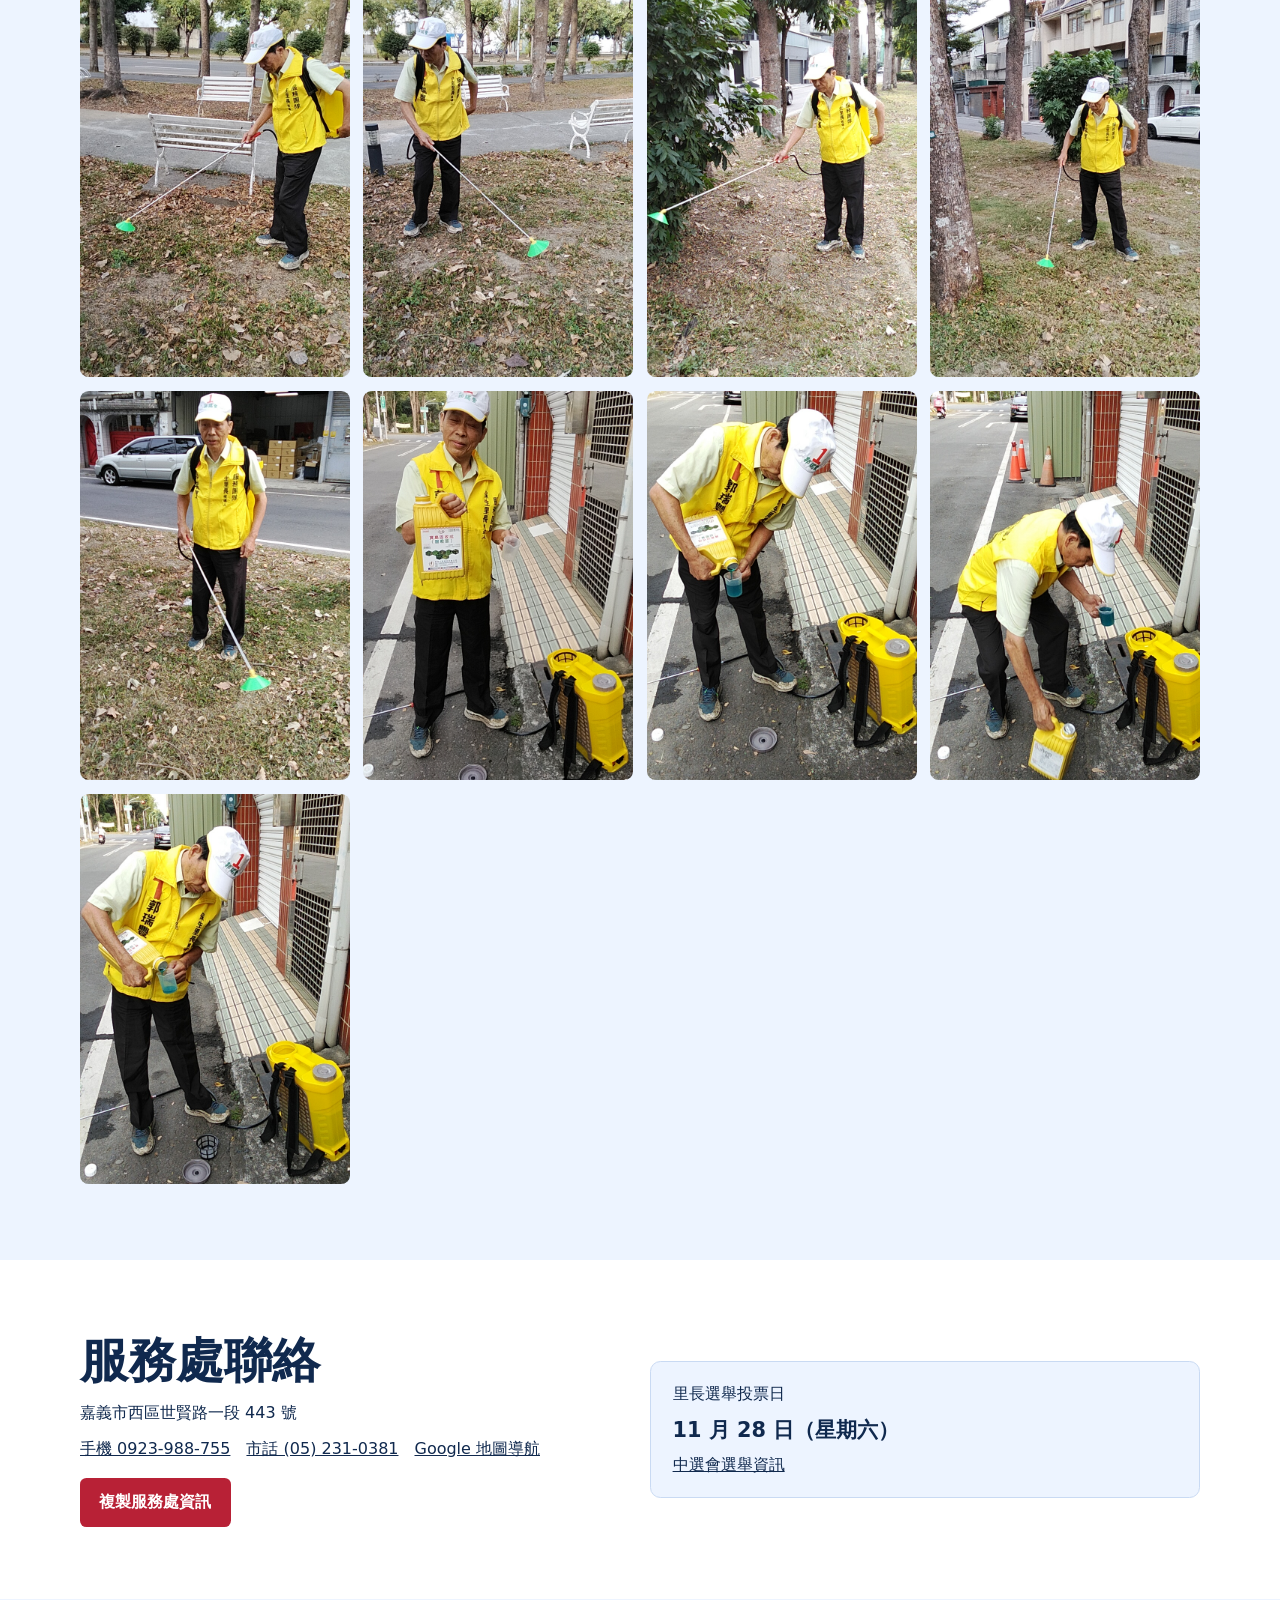
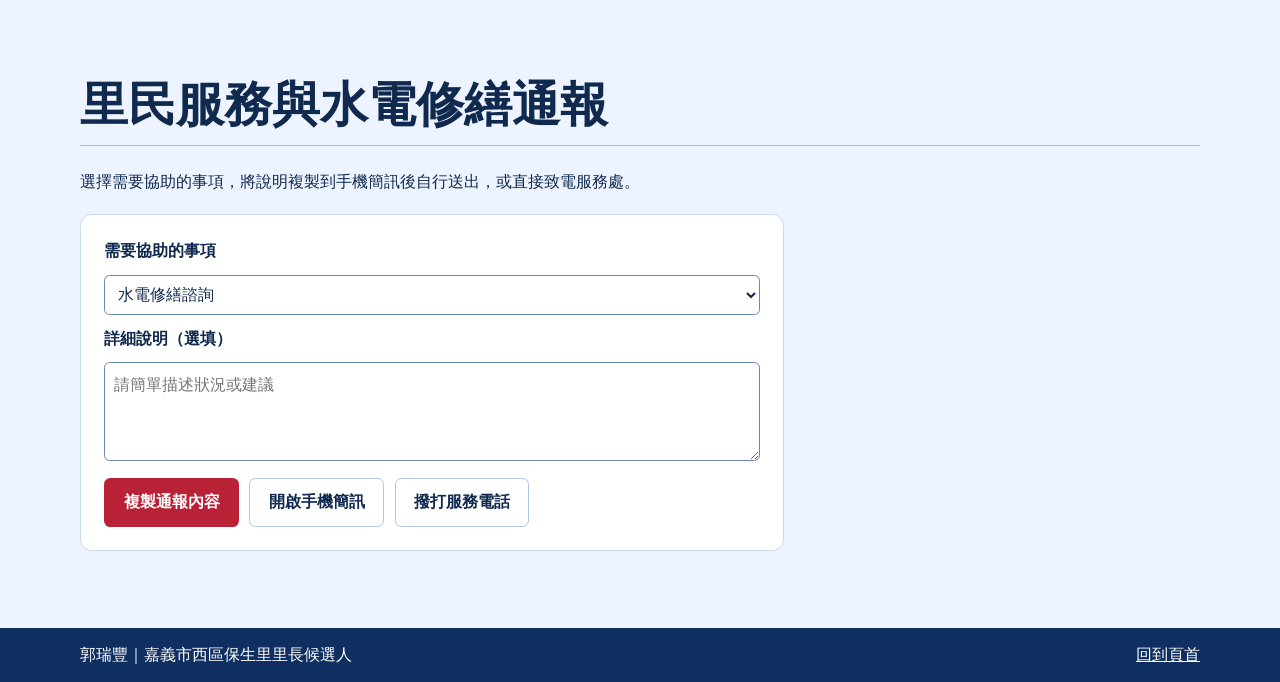
==== commit 6b78397f: "Apply navy, white and red campaign palette" ====
--- a/kuo-rui-feng/index.html
+++ b/kuo-rui-feng/index.html
@@ -4,10 +4,10 @@
   <meta charset="utf-8">
   <meta name="viewport" content="width=device-width, initial-scale=1">
   <meta name="description" content="嘉義市西區保生里里長候選人郭瑞豐的競選網站。瀏覽影音紀錄與里內環境巡查相簿。">
-  <meta name="theme-color" content="#17382b">
+  <meta name="theme-color" content="#102f61">
   <title>郭瑞豐 1 號｜嘉義市西區保生里里長候選人</title>
-  <link rel="stylesheet" href="style.css">
-  <script src="gallery.js" defer></script>
+  <link rel="stylesheet" href="style.css?v=3">
+  <script src="gallery.js?v=2" defer></script>
 </head>
 <body id="top">
   <a class="skip" href="#main">跳到主要內容</a>
--- a/kuo-rui-feng/style.css
+++ b/kuo-rui-feng/style.css
@@ -1,66 +1,66 @@
 :root {
   color-scheme: light;
-  --ink: #153527;
-  --forest: #17382b;
-  --paper: #f6f7ee;
-  --gold: #f4d56c;
-  --line: #d8e0d4;
+  --ink: #10294e;
+  --navy: #102f61;
+  --paper: #ffffff;
+  --red: #b82136;
+  --line: #cbd9ed;
   font-family: "Noto Sans TC", "Microsoft JhengHei", system-ui, sans-serif;
 }
 * { box-sizing: border-box; }
 body { margin: 0; color: var(--ink); background: var(--paper); line-height: 1.65; }
 a { color: inherit; }
 button, a { -webkit-tap-highlight-color: transparent; }
-:focus-visible { outline: 3px solid #b15b19; outline-offset: 4px; }
+:focus-visible { outline: 3px solid #cb3347; outline-offset: 4px; }
 section { scroll-margin-top: 6rem; }
 .wrap { width: min(1120px, calc(100% - 3rem)); margin-inline: auto; }
 .skip { position: fixed; top: 1rem; left: 1rem; padding: .6rem 1rem; background: white; z-index: 4; transform: translateY(-180%); }
 .skip:focus { transform: none; }
-.masthead { position: sticky; top: 0; z-index: 2; background: var(--paper); border-bottom: 1px solid var(--line); }
+.masthead { position: sticky; top: 0; z-index: 2; background: var(--paper); border-bottom: 3px solid var(--red); }
 .masthead-inner, .footer-inner { display: flex; align-items: center; justify-content: space-between; gap: 1.2rem; padding-block: .85rem; }
 .brand { font-weight: 850; font-size: 1.25rem; line-height: 1.2; text-decoration: none; }
 .brand span { display: block; margin-top: .2rem; font-size: .82rem; font-weight: 600; }
 nav { display: flex; gap: clamp(.8rem, 3vw, 2.5rem); align-items: center; }
 nav a { text-decoration: none; font-weight: 700; white-space: nowrap; }
 nav a:hover { text-decoration: underline; }
-.hero { color: white; background: var(--forest); }
+.hero { color: white; background: var(--navy); }
 .hero-inner { display: grid; grid-template-columns: 1.07fr .93fr; align-items: center; gap: clamp(2rem, 7vw, 6rem); padding-block: clamp(2.8rem, 7vw, 6rem); }
-.location { color: var(--gold); font-weight: 800; letter-spacing: .14em; margin: 0 0 1rem; }
+.location { color: #e3edff; font-weight: 800; letter-spacing: .14em; margin: 0 0 1rem; }
 h1 { font-size: clamp(4.4rem, 11vw, 8.4rem); letter-spacing: .025em; margin: 0; line-height: 1.08; font-weight: 900; }
 .role { font-size: clamp(1.45rem, 4vw, 2.4rem); font-weight: 800; margin: .65rem 0 1.3rem; }
-.intro { color: #e4ede4; max-width: 28rem; font-size: 1.08rem; margin: 0; }
+.intro { color: #e3edff; max-width: 28rem; font-size: 1.08rem; margin: 0; }
 .actions { display: flex; flex-wrap: wrap; gap: .75rem; margin-top: 1.8rem; }
 .button { display: inline-flex; padding: .65rem 1.15rem; align-items: center; border-radius: .4rem; font-weight: 800; text-decoration: none; border: 1px solid transparent; }
-.primary { background: var(--gold); color: #18261c; }
-.secondary { border-color: #abc1b1; }
+.primary { background: var(--red); color: #ffffff; }
+.secondary { border-color: #adc5ea; }
 .button:hover { text-decoration: underline; }
-.portrait { margin: 0; padding: .6rem; border: 1px solid #648170; border-radius: .8rem; }
+.portrait { margin: 0; padding: .6rem; border: 1px solid #597bb0; border-radius: .8rem; }
 .portrait img { width: 100%; height: clamp(24rem, 44vw, 34rem); display: block; object-fit: cover; object-position: center 43%; border-radius: .45rem; }
-.portrait figcaption { color: #e4ede4; padding: .5rem .25rem 0; font-size: .9rem; }
+.portrait figcaption { color: #e3edff; padding: .5rem .25rem 0; font-size: .9rem; }
 .media-section, .photo-section { padding-block: clamp(2.5rem, 6vw, 5rem); }
-.photo-section { background: #e5ece2; }
-.section-heading { display: flex; justify-content: space-between; align-items: baseline; gap: .75rem; border-bottom: 1px solid #a4b5a6; padding-bottom: .75rem; margin-bottom: 1.4rem; }
+.photo-section { background: #edf4ff; }
+.section-heading { display: flex; justify-content: space-between; align-items: baseline; gap: .75rem; border-bottom: 1px solid #a7bcda; padding-bottom: .75rem; margin-bottom: 1.4rem; }
 h2 { margin: 0; font-size: clamp(1.9rem, 5vw, 3rem); line-height: 1.2; }
 .section-heading span { font-weight: 700; white-space: nowrap; }
 .section-copy { margin: 0 0 1.15rem; }
 .film-grid { display: grid; grid-template-columns: repeat(3, 1fr); gap: 1rem; }
 .film { padding: .85rem; background: white; border: 1px solid var(--line); border-radius: .7rem; min-width: 0; }
 .film h3 { margin: 0 0 .6rem; font-size: 1.1rem; }
-.film video { display: block; width: 100%; aspect-ratio: 16 / 10; background: #10231b; border-radius: .4rem; }
+.film video { display: block; width: 100%; aspect-ratio: 16 / 10; background: #0a1c39; border-radius: .4rem; }
 .film a { display: inline-block; margin-top: .55rem; font-size: .9rem; }
 .photo-grid { display: grid; grid-template-columns: repeat(4, minmax(0, 1fr)); gap: .85rem; }
-.photo { display: block; aspect-ratio: 9 / 13; border-radius: .55rem; overflow: hidden; background: #cbd8cb; }
+.photo { display: block; aspect-ratio: 9 / 13; border-radius: .55rem; overflow: hidden; background: #dae6f8; }
 .photo img { display: block; width: 100%; height: 100%; object-fit: cover; }
 .photo:hover img { filter: brightness(1.09); }
-footer { background: var(--forest); color: white; }
+footer { background: var(--navy); color: white; }
 .footer-inner p { margin: 0; }
 .footer-inner a { white-space: nowrap; }
-dialog { width: min(96%, 56rem); max-height: 96dvh; border: 1px solid #638070; border-radius: .75rem; color: white; background: #162b21; padding: .8rem; }
-dialog::backdrop { background: #09140ee0; }
+dialog { width: min(96%, 56rem); max-height: 96dvh; border: 1px solid #5879ae; border-radius: .75rem; color: white; background: #10284e; padding: .8rem; }
+dialog::backdrop { background: #09182ee0; }
 #large-photo { display: block; width: 100%; height: min(72dvh, 49rem); object-fit: contain; }
 .viewer-bar, .viewer-nav { display: flex; justify-content: space-between; align-items: center; gap: .6rem; padding: .3rem; }
 .viewer-bar p { margin: 0; }
-dialog button { cursor: pointer; font: inherit; color: #17271f; background: var(--gold); border: 0; padding: .32rem .75rem; border-radius: .35rem; white-space: nowrap; }
+dialog button { cursor: pointer; font: inherit; color: #ffffff; background: var(--red); border: 0; padding: .32rem .75rem; border-radius: .35rem; white-space: nowrap; }
 @media (max-width: 760px) {
   .hero-inner { gap: 1.5rem; }
   .film-grid { grid-template-columns: 1fr; }
@@ -75,19 +75,19 @@
   .portrait img { height: clamp(22rem, 110vw, 32rem); }
   .photo-grid { grid-template-columns: repeat(2, minmax(0, 1fr)); }
 }
-.number { display: inline-block; margin-right: .4rem; padding: .15rem .6rem; border-radius: 2rem; color: var(--forest); background: var(--gold); letter-spacing: 0; }
+.number { display: inline-block; margin-right: .4rem; padding: .15rem .6rem; border-radius: 2rem; color: white; background: var(--red); letter-spacing: 0; }
 .contact-section { padding-block: clamp(2.5rem, 6vw, 4.5rem); }
 .contact-inner { display: grid; grid-template-columns: repeat(auto-fit, minmax(min(100%, 17rem), 1fr)); align-items: center; gap: 1.25rem; }
 .contact-inner p { margin: .65rem 0 .35rem; }
-.phone { color: white; background: #9c3026; font-variant-numeric: tabular-nums; }
-.vote { background: #e5ece2; border: 1px solid #c7d7c8; border-radius: .65rem; padding: 1.15rem 1.35rem; }
+.phone { color: white; background: #b82136; font-variant-numeric: tabular-nums; }
+.vote { background: #edf4ff; border: 1px solid #c9daf3; border-radius: .65rem; padding: 1.15rem 1.35rem; }
 .vote p { margin-top: 0; }
 .vote strong { display: block; font-size: 1.3rem; margin-bottom: .35rem; }
 .masthead nav { flex-wrap: wrap; justify-content: flex-end; gap: .35rem clamp(.65rem, 1.6vw, 1.25rem); }
 .masthead nav a { font-size: .9rem; }
 .slogan { font-size: clamp(1.3rem, 3vw, 2rem); font-weight: 850; margin: 0 0 .4rem; }
-.slogan mark { background: var(--gold); color: var(--forest); padding: 0 .15em; border-radius: .18rem; }
-.campaign-line { margin: .3rem 0; color: #e4ede4; font-weight: 700; }
+.slogan mark { background: var(--red); color: white; padding: 0 .15em; border-radius: .18rem; }
+.campaign-line { margin: .3rem 0; color: #e3edff; font-weight: 700; }
 .intro { margin-top: .85rem; }
 .portrait img { object-position: center 22%; }
 .content-grid { display: grid; grid-template-columns: repeat(2, minmax(0, 1fr)); gap: 1rem; }
@@ -106,9 +106,9 @@
 .contact-links { display: flex; flex-wrap: wrap; gap: .4rem 1rem; margin-bottom: 1rem; }
 .report-form { max-width: 44rem; display: grid; gap: .65rem; }
 .report-form label { font-weight: 750; }
-.report-form select, .report-form textarea { font: inherit; color: inherit; padding: .55rem; border: 1px solid #7d9384; border-radius: .35rem; background: white; }
+.report-form select, .report-form textarea { font: inherit; color: inherit; padding: .55rem; border: 1px solid #6c86ad; border-radius: .35rem; background: white; }
 .report-actions { display: flex; gap: .65rem; flex-wrap: wrap; padding-top: .4rem; }
-.action-status { position: fixed; z-index: 3; inset: auto 1rem 1rem; margin: auto; width: fit-content; max-width: calc(100% - 2rem); padding: .65rem 1rem; border-radius: .45rem; color: white; background: var(--forest); }
+.action-status { position: fixed; z-index: 3; inset: auto 1rem 1rem; margin: auto; width: fit-content; max-width: calc(100% - 2rem); padding: .65rem 1rem; border-radius: .45rem; color: white; background: var(--navy); }
 @media (max-width: 660px) {
   section { scroll-margin-top: 9rem; }
   .masthead nav { justify-content: flex-start; }
